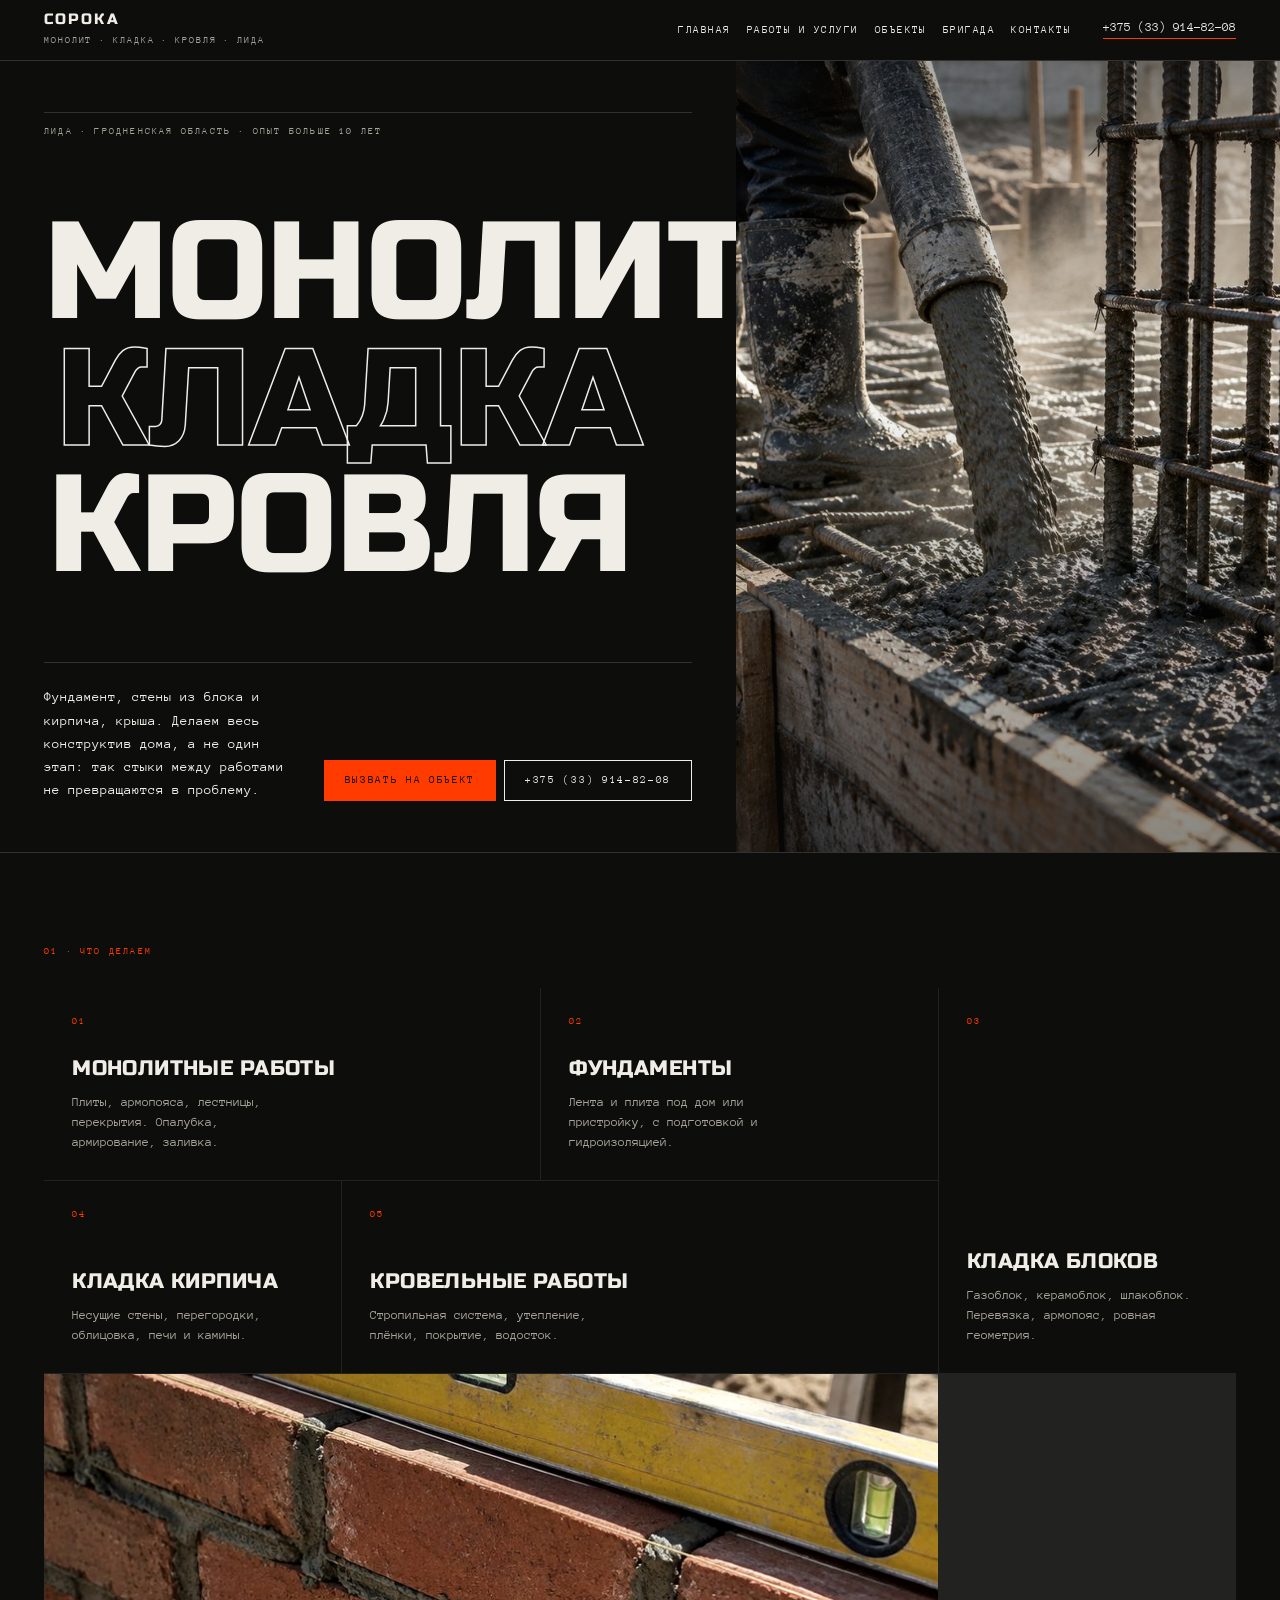
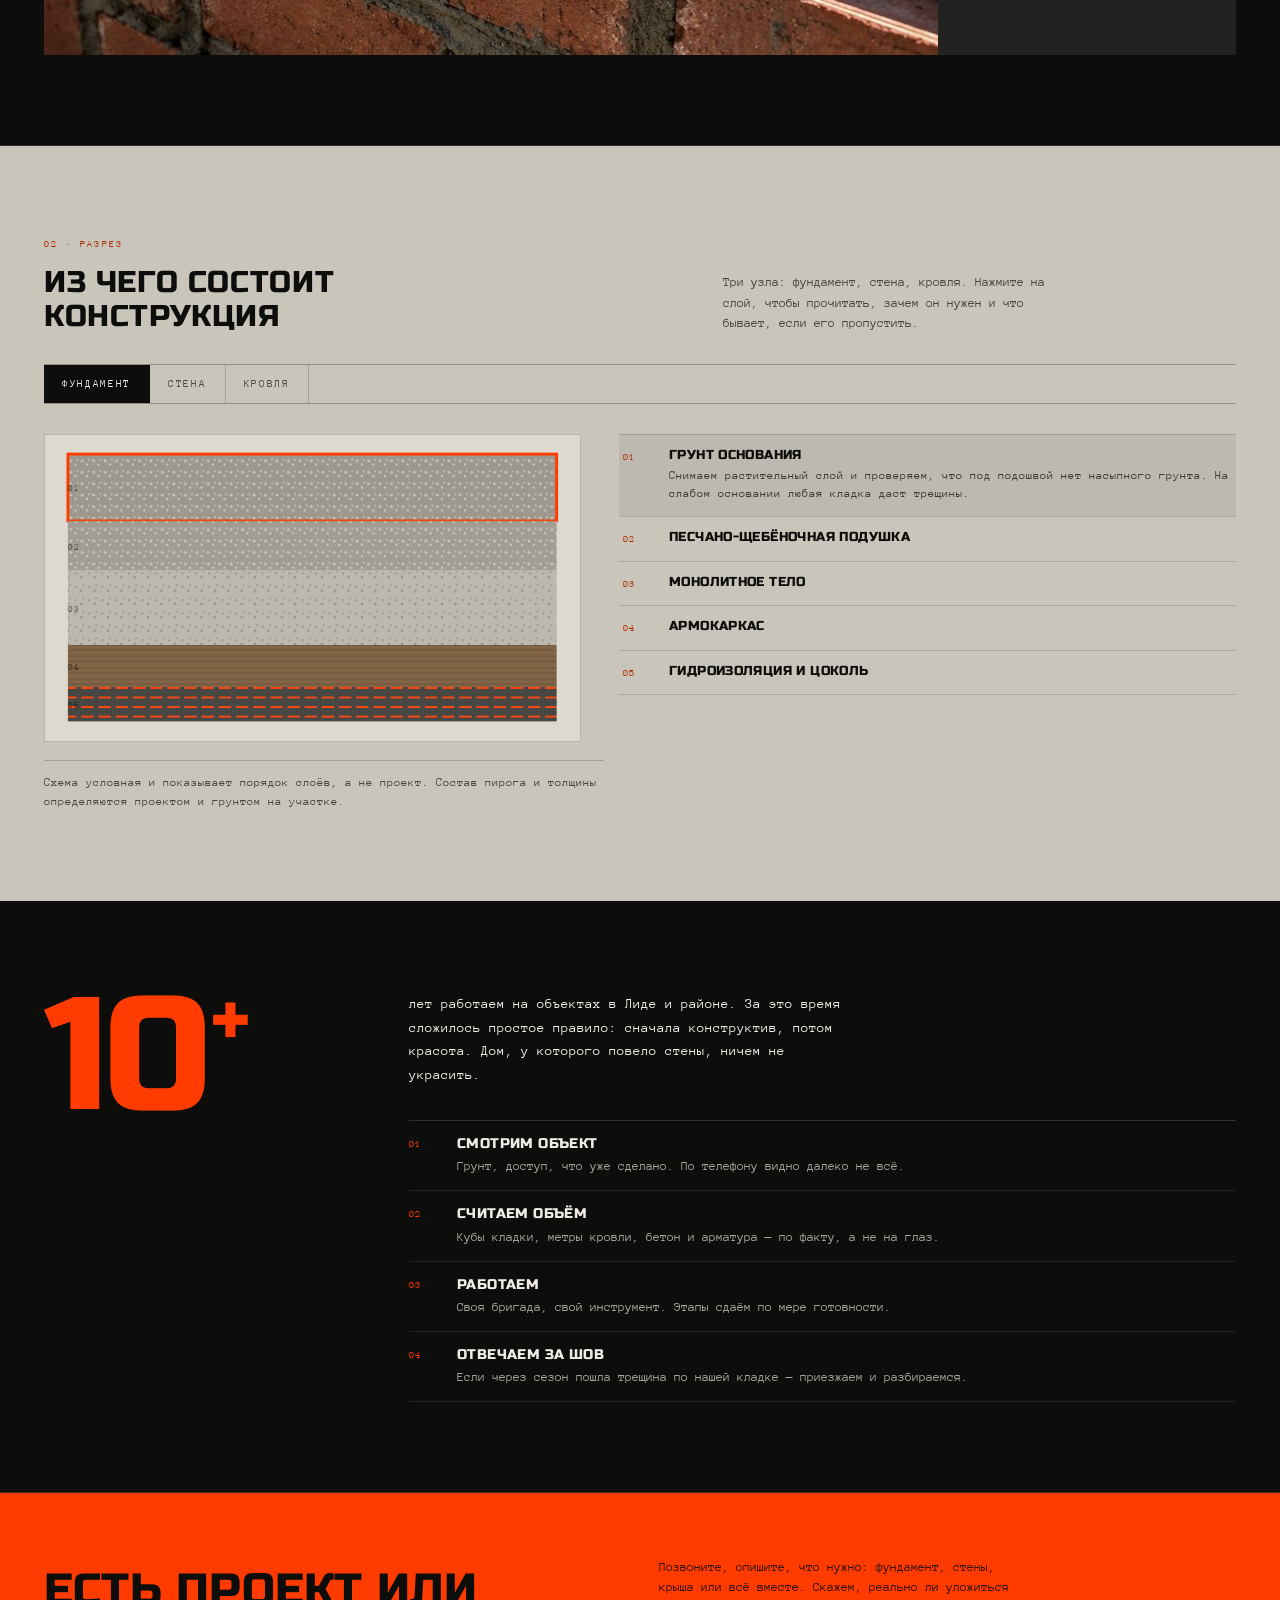
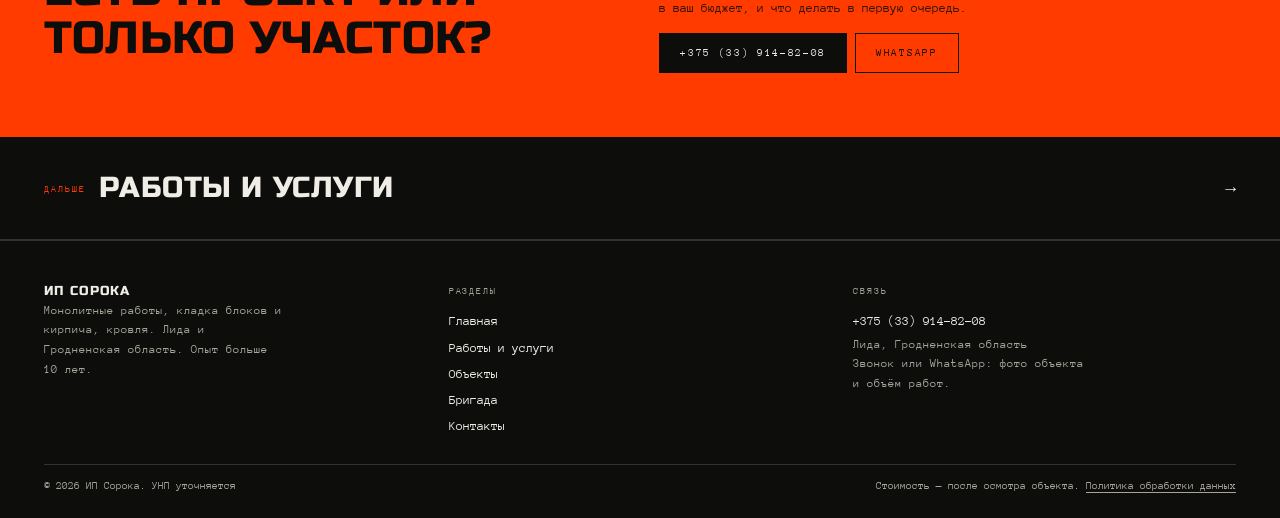
==== index.html @ 34b3b900 "Сайт ИП Сорока: монолит, кладка, кровля, Лида — шесть страниц" ====
<!doctype html>
<html lang="ru">
<head>
<meta charset="utf-8">
<meta name="viewport" content="width=device-width, initial-scale=1">
<title>Монолит, кладка, кровля в Лиде — ИП Сорока</title>
<meta name="description" content="Монолитные работы, фундаменты, кладка блоков и кирпича, кровля. Лида и Гродненская область, опыт больше 10 лет. Разрез конструкции и связь по телефону.">
<link rel="canonical" href="https://romjjjke.github.io/soroka/index.html">
<meta property="og:type" content="website">
<meta property="og:title" content="Монолит, кладка, кровля в Лиде — ИП Сорока">
<meta property="og:description" content="Монолитные работы, фундаменты, кладка блоков и кирпича, кровля. Лида и Гродненская область, опыт больше 10 лет. Разрез конструкции и связь по телефону.">
<meta property="og:locale" content="ru_BY">
<meta property="og:url" content="https://romjjjke.github.io/soroka/index.html">
<meta name="theme-color" content="#0D0D0C">
<link rel="icon" href="favicon.svg" type="image/svg+xml">
<link rel="preconnect" href="https://fonts.googleapis.com">
<link rel="preconnect" href="https://fonts.gstatic.com" crossorigin>
<link href="https://fonts.googleapis.com/css2?family=Russo+One&family=Anonymous+Pro:wght@400;700&display=swap" rel="stylesheet">
<style>[hidden]{display:none!important}
*{box-sizing:border-box}
html{-webkit-text-size-adjust:100%;scroll-behavior:smooth}
body{margin:0;background:#0D0D0C;color:#EFEDE6;font:400 16px/1.62 "Anonymous Pro",ui-monospace,monospace;-webkit-font-smoothing:antialiased}
img{display:block;max-width:100%;height:auto}
a{color:inherit;text-decoration:none}
h1,h2,h3,p,ul,ol,figure,dl,dd{margin:0}
ul,ol{padding:0;list-style:none}
button{font:inherit}
.head{position:sticky;top:0;z-index:60;background:#0D0D0C;border-bottom:1px solid rgba(239,237,230,.16)}
.head__row{display:flex;align-items:center;gap:16px;padding:12px clamp(14px,3.6vw,44px)}
.brand{font:400 15px/1 "Russo One",sans-serif;letter-spacing:.14em;text-transform:uppercase}
.brand small{display:block;font:400 9.5px/1.7 "Anonymous Pro",monospace;letter-spacing:.2em;color:#A8A49A;margin-top:5px}
.nav{display:flex;gap:16px;margin-left:auto;font:400 10.5px/1 "Anonymous Pro",monospace;letter-spacing:.14em;text-transform:uppercase}
.head__tel{margin-left:16px;font:400 12.5px/1 "Anonymous Pro",monospace;border-bottom:1px solid #FF3B00;padding-bottom:4px}
.burger{display:none;width:44px;height:38px;margin-left:auto;border:1px solid #EFEDE6;background:transparent;cursor:pointer;padding:9px}
.burger span{display:block;height:1.5px;background:#EFEDE6;margin:4px 0}
.hero{display:grid;grid-template-columns:minmax(0,1.15fr) minmax(0,.85fr);border-bottom:1px solid rgba(239,237,230,.16);min-height:min(88vh,860px)}
.hero__body{padding:clamp(22px,4vw,60px) clamp(14px,3.6vw,44px);display:flex;flex-direction:column;justify-content:space-between;gap:26px}
.hero__media{position:relative;overflow:hidden;background:#191918}
.hero__media img{width:100%;height:100%;object-fit:cover;filter:contrast(1.05)}
.kicker{font:400 10px/1.4 "Anonymous Pro",monospace;letter-spacing:.22em;text-transform:uppercase;color:#FF3B00}
.btn{display:inline-flex;align-items:center;justify-content:center;gap:8px;padding:14px 20px;border:1px solid #EFEDE6;background:transparent;color:#EFEDE6;font:400 10.5px/1 "Anonymous Pro",monospace;letter-spacing:.16em;text-transform:uppercase;cursor:pointer;transition:.2s}
.btn--solid{background:#FF3B00;border-color:#FF3B00;color:#0D0D0C}
.wrap{padding-inline:clamp(14px,3.6vw,44px);max-width:1560px;margin:0 auto}
.drawer{position:fixed;inset:0;z-index:90;background:#0D0D0C;color:#EFEDE6;overflow-y:auto;overscroll-behavior:contain}
.drawer__inner{padding:clamp(54px,9vw,80px) clamp(16px,5vw,54px) clamp(24px,5vw,44px);display:flex;flex-direction:column;gap:22px;min-height:100%}
.drawer__close{position:fixed;top:12px;right:12px;width:46px;height:46px;border:1px solid rgba(239,237,230,.45);background:transparent;color:#EFEDE6;font-size:24px;line-height:1;cursor:pointer}
.drawer__nav{display:flex;flex-direction:column}
.drawer__nav a{font:400 clamp(1.3rem,.9rem + 2.2vw,2rem)/1.16 "Russo One",sans-serif;letter-spacing:.04em;text-transform:uppercase;padding:13px 0;border-bottom:1px solid rgba(239,237,230,.16)}
.drawer__meta{font:400 12px/1.8 "Anonymous Pro",monospace;color:rgba(239,237,230,.78);display:flex;flex-direction:column;gap:6px}
body.is-locked{overflow:hidden}
.foot{border-top:1px solid rgba(239,237,230,.16);padding:clamp(22px,4vw,42px) clamp(14px,3.6vw,44px) 22px}
.foot__grid{display:grid;grid-template-columns:repeat(3,minmax(0,1fr));gap:22px;max-width:1560px;margin:0 auto}
.foot__name{font:400 13px/1.35 "Russo One",sans-serif;letter-spacing:.1em;text-transform:uppercase}
.foot__small{font-size:11.5px;line-height:1.7;color:#A8A49A;max-width:34ch}
.foot__h{font:400 9.5px/1.7 "Anonymous Pro",monospace;letter-spacing:.2em;text-transform:uppercase;color:#A8A49A;margin-bottom:9px}
.foot__col a{display:block;font-size:12.5px;padding:3px 0}
.foot__bottom{display:flex;flex-wrap:wrap;gap:12px;justify-content:space-between;margin-top:24px;padding-top:13px;border-top:1px solid rgba(239,237,230,.16);font-size:10.5px;line-height:1.7;color:#A8A49A;max-width:1560px;margin-inline:auto}
@media (max-width:1180px){.nav{display:none}.burger{display:block}}
@media (max-width:1024px){.hero{grid-template-columns:1fr;min-height:0}.hero__media{min-height:clamp(240px,46vh,420px)}.foot__grid{grid-template-columns:1fr 1fr}}
@media (max-width:640px){.head__tel{display:none}.foot__grid{grid-template-columns:1fr}}
</style>
<link rel="stylesheet" href="assets/css/style.v1.css">
<script type="application/ld+json">{"@context": "https://schema.org", "@type": "LocalBusiness", "name": "ИП Сорока", "description": "Монолитные работы, кладка блоков и кирпича, кровельные работы. Лида, Гродненская область.", "telephone": "+375339148208", "address": {"@type": "PostalAddress", "addressLocality": "Лида", "addressRegion": "Гродненская область", "addressCountry": "BY"}, "areaServed": {"@type": "AdministrativeArea", "name": "Гродненская область"}, "url": "https://romjjjke.github.io/soroka/"}</script>
</head>
<body>
<header class="head">
  <div class="head__row">
    <a class="brand" href="index.html">Сорока<small>Монолит · кладка · кровля · Лида</small></a>
    <nav class="nav" aria-label="Разделы"><a href="index.html" aria-current="page">Главная</a><a href="uslugi.html">Работы и услуги</a><a href="raboty.html">Объекты</a><a href="proizvodstvo.html">Бригада</a><a href="kontakty.html">Контакты</a></nav>
    <a class="head__tel" href="tel:+375339148208">+375 (33) 914-82-08</a>
    <button class="burger" id="burger" type="button" aria-expanded="false" aria-controls="drawer" aria-label="Меню"><span></span><span></span><span></span></button>
  </div>
</header>

<section class="hero">
  <div class="hero__body">
    <p class="ticker">Лида · Гродненская область · опыт больше 10 лет</p>
    <h1 class="hero__h1">
      <span>Монолит</span>
      <span class="out">Кладка</span>
      <span>Кровля</span>
    </h1>
    <div class="hero__bottom">
      <p class="hero__lead">Фундамент, стены из блока и кирпича, крыша. Делаем весь конструктив дома, а не один этап: так стыки между работами не превращаются в проблему.</p>
      <div class="hero__actions">
        <a class="btn btn--solid" href="kontakty.html">Вызвать на объект</a>
        <a class="btn" href="tel:+375339148208">+375 (33) 914-82-08</a>
      </div>
    </div>
  </div>
  <div class="hero__media">
    <img src="assets/img/mono.jpg" alt="Заливка монолитной конструкции на объекте" width="760" height="974" fetchpriority="high">
  </div>
</section>

<section class="mosaic">
  <div class="wrap">
    <p class="kicker">01 · Что делаем</p>
    <div class="mosaic__grid">
      <a class="tile tile--a" href="uslugi.html#monolit">
        <span class="tile__n">01</span>
        <span class="tile__t">Монолитные работы</span>
        <span class="tile__d">Плиты, армопояса, лестницы, перекрытия. Опалубка, армирование, заливка.</span>
      </a>
      <a class="tile tile--b" href="uslugi.html#found">
        <span class="tile__n">02</span>
        <span class="tile__t">Фундаменты</span>
        <span class="tile__d">Лента и плита под дом или пристройку, с подготовкой и гидроизоляцией.</span>
      </a>
      <a class="tile tile--c" href="uslugi.html#block">
        <span class="tile__n">03</span>
        <span class="tile__t">Кладка блоков</span>
        <span class="tile__d">Газоблок, керамоблок, шлакоблок. Перевязка, армопояс, ровная геометрия.</span>
      </a>
      <a class="tile tile--d" href="uslugi.html#brick">
        <span class="tile__n">04</span>
        <span class="tile__t">Кладка кирпича</span>
        <span class="tile__d">Несущие стены, перегородки, облицовка, печи и камины.</span>
      </a>
      <a class="tile tile--e" href="uslugi.html#roof">
        <span class="tile__n">05</span>
        <span class="tile__t">Кровельные работы</span>
        <span class="tile__d">Стропильная система, утепление, плёнки, покрытие, водосток.</span>
      </a>
      <div class="tile tile--img">
        <img src="assets/img/brick.jpg" alt="Кладка кирпичной стены с уровнем" width="900" height="782" loading="lazy">
      </div>
    </div>
  </div>
</section>

<section class="cut">
  <div class="wrap">
    <header class="cut__head">
      <div>
        <p class="kicker">02 · Разрез</p>
        <h2 class="h2">Из чего состоит конструкция</h2>
      </div>
      <p class="cut__hint">Три узла: фундамент, стена, кровля. Нажмите на слой, чтобы прочитать, зачем он нужен и что бывает, если его пропустить.</p>
    </header>
    <div class="cut__tabs" role="tablist" aria-label="Узлы конструкции">
      <button class="tab is-on" type="button" data-panel="found" role="tab" aria-selected="true">Фундамент</button><button class="tab" type="button" data-panel="wall" role="tab" aria-selected="false">Стена</button><button class="tab" type="button" data-panel="roof" role="tab" aria-selected="false">Кровля</button>
    </div>
    <div class="cut__body">
      <div class="cut__svgs">
        <div class="svg-panel" data-panel="found"><svg viewBox="0 0 560 320" class="section-svg" role="img" aria-label="Схема разреза: Фундамент"><defs>
  <pattern id="p-concrete" width="14" height="14" patternUnits="userSpaceOnUse">
    <rect width="14" height="14" fill="#B9B5AA"/>
    <circle cx="4" cy="5" r="1.1" fill="#8E8A80"/><circle cx="10" cy="9" r="1.3" fill="#8E8A80"/><circle cx="12" cy="3" r=".9" fill="#8E8A80"/>
  </pattern>
  <pattern id="p-brick" width="28" height="14" patternUnits="userSpaceOnUse">
    <rect width="28" height="14" fill="#A8563C"/>
    <path d="M0 0h28M0 14h28M14 0v14" stroke="#C9C5BB" stroke-width="1.6"/>
  </pattern>
  <pattern id="p-block" width="34" height="17" patternUnits="userSpaceOnUse">
    <rect width="34" height="17" fill="#C9C5BB"/>
    <path d="M0 0h34M0 17h34M17 0v17" stroke="#9E9A90" stroke-width="1.4"/>
  </pattern>
  <pattern id="p-insul" width="16" height="16" patternUnits="userSpaceOnUse">
    <rect width="16" height="16" fill="#EFEDE6"/>
    <path d="M0 12 L5 4 L10 12 L15 4" stroke="#B0ACA2" stroke-width="1.2" fill="none"/>
  </pattern>
  <pattern id="p-gravel" width="12" height="12" patternUnits="userSpaceOnUse">
    <rect width="12" height="12" fill="#9C988D"/>
    <circle cx="3" cy="3" r="1.6" fill="#C9C5BB"/><circle cx="8" cy="7" r="1.3" fill="#C9C5BB"/><circle cx="10" cy="2" r="1" fill="#C9C5BB"/>
  </pattern>
  <pattern id="p-memb" width="18" height="10" patternUnits="userSpaceOnUse">
    <rect width="18" height="10" fill="#3A3A37"/>
    <path d="M2 5h13" stroke="#FF3B00" stroke-width="2"/>
  </pattern>
  <pattern id="p-timber" width="20" height="12" patternUnits="userSpaceOnUse">
    <rect width="20" height="12" fill="#7A5A3A"/>
    <path d="M0 4h20M0 9h20" stroke="#5C452C" stroke-width="1"/>
  </pattern>
</defs><rect class="seg is-active" data-i="0" x="24" y="20" width="512" height="70" fill="url(#p-gravel)"/><text class="seg-num" x="24" y="59">01</text><rect class="seg" data-i="1" x="24" y="90" width="512" height="52" fill="url(#p-gravel)"/><text class="seg-num" x="24" y="120">02</text><rect class="seg" data-i="2" x="24" y="142" width="512" height="78" fill="url(#p-concrete)"/><text class="seg-num" x="24" y="185">03</text><rect class="seg" data-i="3" x="24" y="220" width="512" height="44" fill="url(#p-timber)"/><text class="seg-num" x="24" y="246">04</text><rect class="seg" data-i="4" x="24" y="264" width="512" height="36" fill="url(#p-memb)"/><text class="seg-num" x="24" y="286">05</text></svg></div><div class="svg-panel is-hidden" data-panel="wall"><svg viewBox="0 0 560 320" class="section-svg" role="img" aria-label="Схема разреза: Стена"><defs>
  <pattern id="p-concrete" width="14" height="14" patternUnits="userSpaceOnUse">
    <rect width="14" height="14" fill="#B9B5AA"/>
    <circle cx="4" cy="5" r="1.1" fill="#8E8A80"/><circle cx="10" cy="9" r="1.3" fill="#8E8A80"/><circle cx="12" cy="3" r=".9" fill="#8E8A80"/>
  </pattern>
  <pattern id="p-brick" width="28" height="14" patternUnits="userSpaceOnUse">
    <rect width="28" height="14" fill="#A8563C"/>
    <path d="M0 0h28M0 14h28M14 0v14" stroke="#C9C5BB" stroke-width="1.6"/>
  </pattern>
  <pattern id="p-block" width="34" height="17" patternUnits="userSpaceOnUse">
    <rect width="34" height="17" fill="#C9C5BB"/>
    <path d="M0 0h34M0 17h34M17 0v17" stroke="#9E9A90" stroke-width="1.4"/>
  </pattern>
  <pattern id="p-insul" width="16" height="16" patternUnits="userSpaceOnUse">
    <rect width="16" height="16" fill="#EFEDE6"/>
    <path d="M0 12 L5 4 L10 12 L15 4" stroke="#B0ACA2" stroke-width="1.2" fill="none"/>
  </pattern>
  <pattern id="p-gravel" width="12" height="12" patternUnits="userSpaceOnUse">
    <rect width="12" height="12" fill="#9C988D"/>
    <circle cx="3" cy="3" r="1.6" fill="#C9C5BB"/><circle cx="8" cy="7" r="1.3" fill="#C9C5BB"/><circle cx="10" cy="2" r="1" fill="#C9C5BB"/>
  </pattern>
  <pattern id="p-memb" width="18" height="10" patternUnits="userSpaceOnUse">
    <rect width="18" height="10" fill="#3A3A37"/>
    <path d="M2 5h13" stroke="#FF3B00" stroke-width="2"/>
  </pattern>
  <pattern id="p-timber" width="20" height="12" patternUnits="userSpaceOnUse">
    <rect width="20" height="12" fill="#7A5A3A"/>
    <path d="M0 4h20M0 9h20" stroke="#5C452C" stroke-width="1"/>
  </pattern>
</defs><rect class="seg is-active" data-i="0" x="24" y="20" width="512" height="130" fill="url(#p-block)"/><text class="seg-num" x="24" y="89">01</text><rect class="seg" data-i="1" x="24" y="150" width="512" height="40" fill="url(#p-brick)"/><text class="seg-num" x="24" y="174">02</text><rect class="seg" data-i="2" x="24" y="190" width="512" height="60" fill="url(#p-insul)"/><text class="seg-num" x="24" y="224">03</text><rect class="seg" data-i="3" x="24" y="250" width="512" height="44" fill="url(#p-block)"/><text class="seg-num" x="24" y="276">04</text><rect class="seg" data-i="4" x="24" y="294" width="512" height="36" fill="url(#p-concrete)"/><text class="seg-num" x="24" y="316">05</text></svg></div><div class="svg-panel is-hidden" data-panel="roof"><svg viewBox="0 0 560 320" class="section-svg" role="img" aria-label="Схема разреза: Кровля"><defs>
  <pattern id="p-concrete" width="14" height="14" patternUnits="userSpaceOnUse">
    <rect width="14" height="14" fill="#B9B5AA"/>
    <circle cx="4" cy="5" r="1.1" fill="#8E8A80"/><circle cx="10" cy="9" r="1.3" fill="#8E8A80"/><circle cx="12" cy="3" r=".9" fill="#8E8A80"/>
  </pattern>
  <pattern id="p-brick" width="28" height="14" patternUnits="userSpaceOnUse">
    <rect width="28" height="14" fill="#A8563C"/>
    <path d="M0 0h28M0 14h28M14 0v14" stroke="#C9C5BB" stroke-width="1.6"/>
  </pattern>
  <pattern id="p-block" width="34" height="17" patternUnits="userSpaceOnUse">
    <rect width="34" height="17" fill="#C9C5BB"/>
    <path d="M0 0h34M0 17h34M17 0v17" stroke="#9E9A90" stroke-width="1.4"/>
  </pattern>
  <pattern id="p-insul" width="16" height="16" patternUnits="userSpaceOnUse">
    <rect width="16" height="16" fill="#EFEDE6"/>
    <path d="M0 12 L5 4 L10 12 L15 4" stroke="#B0ACA2" stroke-width="1.2" fill="none"/>
  </pattern>
  <pattern id="p-gravel" width="12" height="12" patternUnits="userSpaceOnUse">
    <rect width="12" height="12" fill="#9C988D"/>
    <circle cx="3" cy="3" r="1.6" fill="#C9C5BB"/><circle cx="8" cy="7" r="1.3" fill="#C9C5BB"/><circle cx="10" cy="2" r="1" fill="#C9C5BB"/>
  </pattern>
  <pattern id="p-memb" width="18" height="10" patternUnits="userSpaceOnUse">
    <rect width="18" height="10" fill="#3A3A37"/>
    <path d="M2 5h13" stroke="#FF3B00" stroke-width="2"/>
  </pattern>
  <pattern id="p-timber" width="20" height="12" patternUnits="userSpaceOnUse">
    <rect width="20" height="12" fill="#7A5A3A"/>
    <path d="M0 4h20M0 9h20" stroke="#5C452C" stroke-width="1"/>
  </pattern>
</defs><rect class="seg is-active" data-i="0" x="24" y="20" width="512" height="44" fill="url(#p-memb)"/><text class="seg-num" x="24" y="46">01</text><rect class="seg" data-i="1" x="24" y="64" width="512" height="46" fill="url(#p-timber)"/><text class="seg-num" x="24" y="91">02</text><rect class="seg" data-i="2" x="24" y="110" width="512" height="30" fill="url(#p-insul)"/><text class="seg-num" x="24" y="129">03</text><rect class="seg" data-i="3" x="24" y="140" width="512" height="78" fill="url(#p-insul)"/><text class="seg-num" x="24" y="183">04</text><rect class="seg" data-i="4" x="24" y="218" width="512" height="32" fill="url(#p-memb)"/><text class="seg-num" x="24" y="238">05</text></svg></div>
      </div>
      <div class="cut__lists">
        <div class="list-panel" data-panel="found"><ol class="layers" data-panel="found"><li><button type="button" class="layer is-active" data-i="0"><span class="layer__n">01</span><span class="layer__t">Грунт основания</span><span class="layer__d">Снимаем растительный слой и проверяем, что под подошвой нет насыпного грунта. На слабом основании любая кладка даст трещины.</span></button></li><li><button type="button" class="layer" data-i="1"><span class="layer__n">02</span><span class="layer__t">Песчано-щебёночная подушка</span><span class="layer__d">Выравнивает основание и распределяет нагрузку. Укладывается послойно с уплотнением, а не одной кучей.</span></button></li><li><button type="button" class="layer" data-i="2"><span class="layer__n">03</span><span class="layer__t">Монолитное тело</span><span class="layer__d">Бетон заливается в опалубку целыми захватами. Рабочие швы стараемся не оставлять в напряжённых местах.</span></button></li><li><button type="button" class="layer" data-i="3"><span class="layer__n">04</span><span class="layer__t">Армокаркас</span><span class="layer__d">Арматура держит растяжение: бетон сам работает только на сжатие. Важен не только диаметр, но и защитный слой.</span></button></li><li><button type="button" class="layer" data-i="4"><span class="layer__n">05</span><span class="layer__t">Гидроизоляция и цоколь</span><span class="layer__d">Отсекает капиллярную влагу. Без неё стена тянет воду из грунта, и никакая отделка не спасёт.</span></button></li></ol></div><div class="list-panel is-hidden" data-panel="wall"><ol class="layers" data-panel="wall"><li><button type="button" class="layer is-active" data-i="0"><span class="layer__n">01</span><span class="layer__t">Кладка: блок или кирпич</span><span class="layer__d">Ведём по шнуру и уровню с обязательной перевязкой. Без перевязки швов стена теряет прочность, как бы ровно ни выглядела.</span></button></li><li><button type="button" class="layer" data-i="1"><span class="layer__n">02</span><span class="layer__t">Кладочный шов</span><span class="layer__d">Толщина и заполнение шва влияют и на прочность, и на теплопотери. Пустошовка снаружи недопустима.</span></button></li><li><button type="button" class="layer" data-i="2"><span class="layer__n">03</span><span class="layer__t">Утеплитель</span><span class="layer__d">Ставим снаружи, чтобы стена оставалась в тёплой зоне и не промерзала по толщине.</span></button></li><li><button type="button" class="layer" data-i="3"><span class="layer__n">04</span><span class="layer__t">Отделка и облицовка</span><span class="layer__d">Защищает утеплитель и кладку от влаги. Крепление считается под вес облицовки.</span></button></li><li><button type="button" class="layer" data-i="4"><span class="layer__n">05</span><span class="layer__t">Армопояс и перемычки</span><span class="layer__d">Связывают стену в жёсткое кольцо и держат плиты перекрытия. Экономить на нём нельзя.</span></button></li></ol></div><div class="list-panel is-hidden" data-panel="roof"><ol class="layers" data-panel="roof"><li><button type="button" class="layer is-active" data-i="0"><span class="layer__n">01</span><span class="layer__t">Кровельное покрытие</span><span class="layer__d">Металл, гибкая черепица или профлист. Уклон определяет и покрытие, и схему вентиляции под ним.</span></button></li><li><button type="button" class="layer" data-i="1"><span class="layer__n">02</span><span class="layer__t">Обрешётка и контробрешётка</span><span class="layer__d">Контробрешётка даёт вентзазор: конденсат уходит наружу, а не остаётся в утеплителе.</span></button></li><li><button type="button" class="layer" data-i="2"><span class="layer__n">03</span><span class="layer__t">Гидроизоляционная плёнка</span><span class="layer__d">Защищает утеплитель от подкровельного конденсата и снега, задутого при косом ветре.</span></button></li><li><button type="button" class="layer" data-i="3"><span class="layer__n">04</span><span class="layer__t">Утеплитель</span><span class="layer__d">Основной барьер тепла. Основная ошибка — разрывы и щели на стыках и у мауэрлата.</span></button></li><li><button type="button" class="layer" data-i="4"><span class="layer__n">05</span><span class="layer__t">Пароизоляция и обшивка</span><span class="layer__d">Ставится со стороны помещения: не пускает влажный воздух в утеплитель.</span></button></li></ol></div>
      </div>
    </div>
    <p class="cut__note">Схема условная и показывает порядок слоёв, а не проект. Состав пирога и толщины определяются проектом и грунтом на участке.</p>
  </div>
</section>

<section class="claim">
  <div class="wrap claim__in">
    <p class="claim__big">10<span>+</span></p>
    <div>
      <p class="claim__text">лет работаем на объектах в Лиде и районе. За это время сложилось простое правило: сначала конструктив, потом красота. Дом, у которого повело стены, ничем не украсить.</p>
      <ol class="steps">
        <li><span>01</span><b>Смотрим объект</b><p>Грунт, доступ, что уже сделано. По телефону видно далеко не всё.</p></li>
        <li><span>02</span><b>Считаем объём</b><p>Кубы кладки, метры кровли, бетон и арматура — по факту, а не на глаз.</p></li>
        <li><span>03</span><b>Работаем</b><p>Своя бригада, свой инструмент. Этапы сдаём по мере готовности.</p></li>
        <li><span>04</span><b>Отвечаем за шов</b><p>Если через сезон пошла трещина по нашей кладке — приезжаем и разбираемся.</p></li>
      </ol>
    </div>
  </div>
</section>

<section class="cta">
  <div class="wrap cta__in">
    <h2 class="cta__h">Есть проект или только участок?</h2>
    <div class="cta__side">
      <p class="cta__text">Позвоните, опишите, что нужно: фундамент, стены, крыша или всё вместе. Скажем, реально ли уложиться в ваш бюджет, и что делать в первую очередь.</p>
      <div class="cta__actions">
        <a class="btn btn--solid" href="tel:+375339148208">+375 (33) 914-82-08</a>
        <a class="btn" href="https://wa.me/375339148208" target="_blank" rel="noopener">WhatsApp</a>
      </div>
    </div>
  </div>
</section>
  <section class="next">
    <a class="next__link" href="uslugi.html">
      <span class="next__label">Дальше</span>
      <span class="next__title">Работы и услуги</span>
      <span class="next__arrow" aria-hidden="true">→</span>
    </a>
  </section>
</main>
<footer class="foot">
  <div class="foot__grid">
    <div class="foot__col">
      <p class="foot__name">ИП Сорока</p>
      <p class="foot__small">Монолитные работы, кладка блоков и кирпича, кровля. Лида и Гродненская область. Опыт больше 10 лет.</p>
    </div>
    <div class="foot__col">
      <p class="foot__h">Разделы</p>
      <a href="index.html">Главная</a><a href="uslugi.html">Работы и услуги</a><a href="raboty.html">Объекты</a><a href="proizvodstvo.html">Бригада</a><a href="kontakty.html">Контакты</a>
    </div>
    <div class="foot__col">
      <p class="foot__h">Связь</p>
      <a href="tel:+375339148208">+375 (33) 914-82-08</a>
      <p class="foot__small">Лида, Гродненская область</p>
      <p class="foot__small">Звонок или WhatsApp: фото объекта и объём работ.</p>
    </div>
  </div>
  <div class="foot__bottom">
    <p>© <span id="year">2026</span> ИП Сорока. УНП уточняется</p>
    <p>Стоимость — после осмотра объекта. <a href="politika.html">Политика обработки данных</a></p>
  </div>
</footer>
<div class="drawer" id="drawer" hidden>
  <div class="drawer__inner">
    <button class="drawer__close" type="button" id="drawer-close" aria-label="Закрыть меню">×</button>
    <nav class="drawer__nav" aria-label="Мобильная навигация"><a href="index.html" aria-current="page">Главная</a><a href="uslugi.html">Работы и услуги</a><a href="raboty.html">Объекты</a><a href="proizvodstvo.html">Бригада</a><a href="kontakty.html">Контакты</a></nav>
    <div class="drawer__meta">
      <a href="tel:+375339148208">+375 (33) 914-82-08</a>
      <p>Лида, Гродненская область</p>
      <p>Монолит, кладка блоков и кирпича, кровля. Опыт больше 10 лет.</p>
    </div>
  </div>
</div>
<script src="assets/js/main.v1.js" defer></script>
</body>
</html>
---- assets/css/style.v1.css ----
/* ИП Сорока · Лида. Монолит, кладка, кровля. Чёрный холст, обводка, кладка со смещением. */

:root{
  --black:#0D0D0C;
  --black-2:#141413;
  --chalk:#EFEDE6;
  --mute:#A8A49A;
  --cement:#C9C5BB;
  --red:#FF3B00;
  --line:rgba(239,237,230,.16);
  --line-soft:rgba(239,237,230,.09);
  --d:"Russo One",sans-serif;
  --m:"Anonymous Pro",ui-monospace,monospace;
  --pad:clamp(14px,3.6vw,44px);
  --sect:clamp(46px,7vw,116px);
}

html{scroll-behavior:smooth}
body{font-family:var(--m)}
::selection{background:var(--red);color:var(--black)}
a{transition:color .2s,border-color .2s,background .2s}

.wrap{max-width:1560px;margin:0 auto;padding:0 var(--pad)}
.kicker{font:400 10px/1.5 var(--m);letter-spacing:.22em;text-transform:uppercase;color:var(--red);margin-bottom:14px}
.h1{font:400 clamp(1.75rem,1rem + 3vw,3.4rem)/1.06 var(--d);letter-spacing:.01em;text-transform:uppercase;max-width:26ch}
.h2{font:400 clamp(1.2rem,.95rem + 1.3vw,1.9rem)/1.14 var(--d);letter-spacing:.02em;text-transform:uppercase;max-width:24ch}
.out{
  color:transparent;
  -webkit-text-stroke:1.5px var(--chalk);
}
@supports not ((-webkit-text-stroke:1px #000) or (text-stroke:1px #000)){.out{color:var(--mute);-webkit-text-stroke:0}}

/* ---------- герой ---------- */
.ticker{font-size:10px;letter-spacing:.22em;text-transform:uppercase;color:var(--mute);border-top:1px solid var(--line);padding-top:10px}
.hero__h1{font:400 clamp(3rem,1.4rem + 9vw,9.2rem)/.92 var(--d);letter-spacing:-.01em;text-transform:uppercase;display:flex;flex-direction:column;margin:clamp(10px,3vh,34px) 0}
.hero__h1 span{display:block}
.hero__h1 span:nth-child(2){padding-left:.09em}
.hero__h1 span:nth-child(3){padding-left:.03em}
.hero__bottom{display:grid;grid-template-columns:minmax(0,1fr) auto;gap:clamp(14px,2.5vw,40px);align-items:end;border-top:1px solid var(--line);padding-top:clamp(14px,2vw,22px)}
.hero__lead{font-size:14px;line-height:1.65;color:var(--chalk);max-width:46ch}
.hero__actions{display:flex;flex-wrap:wrap;gap:8px}
.hero__media::after{content:'';position:absolute;inset:0;background:linear-gradient(180deg,rgba(13,13,12,.34),rgba(13,13,12,.02) 40%,rgba(13,13,12,.5));pointer-events:none}

/* ---------- мозаика услуг (кладка со смещением) ---------- */
.mosaic{padding:var(--sect) 0;border-bottom:1px solid var(--line)}
.mosaic__grid{display:grid;grid-template-columns:repeat(12,minmax(0,1fr));gap:1px;background:var(--line-soft);margin-top:clamp(16px,2.5vw,30px)}
.tile{
  background:var(--black);padding:clamp(16px,2.2vw,30px);display:flex;flex-direction:column;gap:10px;
  position:relative;transition:background .25s,color .25s;min-height:clamp(150px,15vw,220px);
}
.tile:hover{background:var(--cement);color:var(--black)}
.tile:hover .tile__n,.tile:hover .tile__d{color:var(--black)}
.tile__n{font:400 10px/1 var(--m);letter-spacing:.18em;color:var(--red)}
.tile__t{font:400 clamp(1rem,.85rem + .55vw,1.35rem)/1.2 var(--d);letter-spacing:.02em;text-transform:uppercase;margin-top:auto}
.tile__d{font-size:12.5px;line-height:1.6;color:var(--mute);max-width:32ch}
.tile--a{grid-column:1 / 6;grid-row:1}
.tile--b{grid-column:6 / 10;grid-row:1}
.tile--c{grid-column:10 / 13;grid-row:1 / 3}
.tile--d{grid-column:1 / 4;grid-row:2}
.tile--e{grid-column:4 / 10;grid-row:2}
.tile--img{grid-column:1 / 10;grid-row:3;padding:0;min-height:0;background:transparent}
.tile--img img{width:100%;height:clamp(150px,22vw,300px);object-fit:cover;filter:grayscale(.25) contrast(1.05)}
.tile--img:hover{background:transparent}

/* ---------- разрез ---------- */
.cut{padding:var(--sect) 0;background:var(--cement);color:var(--black);border-bottom:1px solid var(--black)}
.cut .kicker{color:#B02A00}
.cut__head{display:grid;grid-template-columns:minmax(0,1fr) minmax(0,.8fr);gap:clamp(14px,3vw,46px);align-items:end}
.cut__hint{font-size:12.5px;line-height:1.65;color:#4A463E;max-width:46ch}
.cut__tabs{display:flex;flex-wrap:wrap;gap:0;margin:clamp(18px,3vw,30px) 0 0;border-top:1px solid rgba(13,13,12,.3);border-bottom:1px solid rgba(13,13,12,.3)}
.tab{
  font:400 10.5px/1 var(--m);letter-spacing:.16em;text-transform:uppercase;padding:14px 18px;
  background:transparent;border:0;border-right:1px solid rgba(13,13,12,.2);color:#4A463E;cursor:pointer;transition:.2s;
}
.tab:hover{color:var(--black)}
.tab.is-on{background:var(--black);color:var(--chalk)}
.cut__body{display:grid;grid-template-columns:minmax(0,1fr) minmax(0,1.15fr);gap:clamp(16px,3vw,44px);margin-top:clamp(16px,2.5vw,30px);align-items:start}
.section-svg{width:100%;height:auto;display:block;background:#DDD9CF;border:1px solid rgba(13,13,12,.18)}
.seg{cursor:pointer;transition:filter .2s,opacity .2s;opacity:.92}
.seg:hover{opacity:1;filter:brightness(1.06)}
.seg.is-active{stroke:var(--red);stroke-width:3;opacity:1}
.seg-num{font:400 9px var(--m);fill:rgba(13,13,12,.55);letter-spacing:.1em;pointer-events:none}
.layers{border-top:1px solid rgba(13,13,12,.22)}
.layers li{border-bottom:1px solid rgba(13,13,12,.16)}
.layer{
  display:grid;grid-template-columns:34px minmax(0,1fr);gap:2px 12px;width:100%;text-align:left;
  background:transparent;border:0;padding:12px 4px;cursor:pointer;color:inherit;transition:background .2s;
}
.layer:hover{background:rgba(13,13,12,.05)}
.layer__n{font:400 10px/1.9 var(--m);letter-spacing:.12em;color:#B02A00;grid-row:span 2}
.layer__t{font:400 13px/1.35 var(--d);letter-spacing:.03em;text-transform:uppercase}
.layer__d{font-size:12px;line-height:1.55;color:#3E3A33;max-height:0;overflow:hidden;transition:max-height .3s}
.layer.is-active{background:rgba(13,13,12,.06)}
.layer.is-active .layer__d{max-height:140px}
.cut__note{font-size:11.5px;line-height:1.7;color:#4A463E;margin-top:18px;max-width:80ch;border-top:1px solid rgba(13,13,12,.2);padding-top:12px}
.svg-panel.is-hidden,.list-panel.is-hidden{display:none}

/* ---------- заявление 10+ ---------- */
.claim{padding:var(--sect) 0;border-bottom:1px solid var(--line)}
.claim__in{display:grid;grid-template-columns:minmax(0,.55fr) minmax(0,1.45fr);gap:clamp(18px,4vw,60px);align-items:start}
.claim__big{font:400 clamp(4rem,2rem + 10vw,11rem)/.82 var(--d);color:var(--red);letter-spacing:-.03em}
.claim__big span{font-size:.45em;vertical-align:top;margin-left:.06em}
.claim__text{font-size:14px;line-height:1.68;max-width:56ch;color:var(--chalk)}
.steps{margin-top:clamp(20px,3vw,34px);border-top:1px solid var(--line)}
.steps li{display:grid;grid-template-columns:34px minmax(0,1fr);gap:3px 14px;padding:14px 0;border-bottom:1px solid var(--line-soft)}
.steps span{font:400 10px/1.7 var(--m);letter-spacing:.14em;color:var(--red);grid-row:span 2}
.steps b{font:400 13.5px/1.35 var(--d);letter-spacing:.03em;text-transform:uppercase}
.steps p{font-size:12.5px;line-height:1.6;color:var(--mute);grid-column:2}

/* ---------- CTA ---------- */
.cta{padding:clamp(34px,5vw,76px) 0;background:var(--red);color:var(--black);border-bottom:1px solid var(--black)}
.cta__in{display:grid;grid-template-columns:minmax(0,1fr) minmax(0,1fr);gap:clamp(18px,3vw,48px);align-items:center}
.cta__h{font:400 clamp(1.4rem,1rem + 2.4vw,2.8rem)/1.08 var(--d);letter-spacing:.005em;text-transform:uppercase;max-width:20ch}
.cta__text{font-size:13px;line-height:1.6;color:rgba(13,13,12,.86);max-width:50ch}
.cta__actions{display:flex;flex-wrap:wrap;gap:8px;margin-top:14px}
.cta .btn{border-color:var(--black);color:var(--black)}
.cta .btn--solid{background:var(--black);border-color:var(--black);color:var(--chalk)}
.cta .btn:hover{background:var(--black);color:var(--chalk)}

/* ---------- заголовок страницы ---------- */
.phead{padding:clamp(30px,5vw,86px) 0 clamp(22px,3.5vw,44px);border-bottom:1px solid var(--line)}
.phead__lead{margin-top:18px;font-size:13.5px;line-height:1.65;color:var(--mute);max-width:58ch}
.phead .h1 .out{-webkit-text-stroke-width:1.2px}

/* ---------- услуги ---------- */
.svc{padding:clamp(24px,4vw,54px) 0;border-bottom:1px solid var(--line)}
.svc__grid{display:grid;grid-template-columns:minmax(0,.62fr) minmax(0,1fr) minmax(0,.9fr);gap:clamp(14px,2.6vw,40px);align-items:start}
.svc__n{font:400 11px/1 var(--m);letter-spacing:.16em;color:var(--red);margin-bottom:10px}
.svc__body p{font-size:13.5px;line-height:1.68;color:var(--chalk);max-width:60ch}
.svc__note{margin-top:12px;font-size:12px;line-height:1.65;color:var(--mute);border-left:2px solid var(--red);padding-left:11px}
.svc__note b{color:var(--chalk);font-weight:700}
.svc__fig{margin:0}
.svc__fig img{width:100%;height:clamp(170px,20vw,300px);object-fit:cover;filter:grayscale(.2) contrast(1.04)}
.svc--flip .svc__grid{direction:rtl}
.svc--flip .svc__grid>*{direction:ltr}

/* ---------- галерея-кладка ---------- */
.chips{display:flex;flex-wrap:wrap;gap:6px;margin-top:18px}
.chip{font:400 10px/1 var(--m);letter-spacing:.14em;text-transform:uppercase;padding:11px 14px;border:1px solid var(--line);background:transparent;color:var(--mute);cursor:pointer;transition:.2s}
.chip:hover{border-color:var(--chalk);color:var(--chalk)}
.chip.is-on{background:var(--chalk);border-color:var(--chalk);color:var(--black)}
.masonry{padding:clamp(20px,3vw,38px) 0;border-bottom:1px solid var(--line)}
.masonry .wrap{column-count:3;column-gap:clamp(10px,1.6vw,20px)}
.shot{margin:0 0 clamp(10px,1.6vw,20px);break-inside:avoid;position:relative;overflow:hidden}
.shot img{width:100%;height:clamp(180px,18vw,260px);object-fit:cover;filter:grayscale(.3) contrast(1.05);transition:filter .4s,transform .5s}
.shot--tall img{height:clamp(260px,30vw,430px)}
.shot:hover img{filter:grayscale(0) contrast(1.05);transform:scale(1.02)}
.shot figcaption{display:flex;flex-wrap:wrap;gap:3px 9px;align-items:baseline;padding:9px 0 0}
.shot figcaption b{font:400 11.5px/1.4 var(--d);letter-spacing:.06em;text-transform:uppercase}
.shot figcaption span{font:400 10px/1.6 var(--m);letter-spacing:.12em;text-transform:uppercase;color:var(--mute)}
.shot.is-hidden{display:none}

/* ---------- две колонки ---------- */
.duo{padding:var(--sect) 0;border-bottom:1px solid var(--line)}
.duo__grid{display:grid;grid-template-columns:minmax(0,1fr) minmax(0,1fr);gap:clamp(18px,4vw,58px);align-items:center}
.duo--flip .duo__grid{direction:rtl}
.duo--flip .duo__grid>*{direction:ltr}
.duo__copy p{font-size:13.5px;line-height:1.68;color:var(--chalk);margin-top:13px;max-width:54ch}
.duo__fig{margin:0}
.duo__fig img{width:100%;height:clamp(220px,30vw,430px);object-fit:cover;filter:grayscale(.25) contrast(1.04)}
.duo__note{font-size:11.5px !important;line-height:1.65;color:var(--mute) !important;border-top:1px solid var(--line);padding-top:12px}
.ul{margin-top:15px;display:grid;gap:9px}
.ul li{position:relative;padding-left:22px;font-size:12.5px;line-height:1.6;color:var(--mute);max-width:54ch}
.ul li::before{content:'';position:absolute;left:0;top:8px;width:10px;height:2px;background:var(--red)}

/* ---------- контакты ---------- */
.contact{padding:var(--sect) 0;border-bottom:1px solid var(--line)}
.contact__grid{display:grid;grid-template-columns:minmax(0,.9fr) minmax(0,1.1fr);gap:clamp(18px,3.6vw,56px);align-items:start}
.contact__tel{display:block;font:400 clamp(1.3rem,.9rem + 1.7vw,2.2rem)/1.15 var(--d);letter-spacing:.02em;padding:4px 0;border-bottom:1px solid var(--red)}
.contact__tel:hover{color:var(--red)}
.contact__note{font-size:11.5px;line-height:1.7;color:var(--mute);margin-top:12px;max-width:44ch}
.defs{margin:22px 0 0;border-top:1px solid var(--line)}
.defs div{display:grid;grid-template-columns:minmax(0,.4fr) minmax(0,1fr);gap:10px;padding:10px 0;border-bottom:1px solid var(--line-soft)}
.defs dt{font-size:9.5px;letter-spacing:.18em;text-transform:uppercase;color:var(--mute)}
.defs dd{font-size:13px;line-height:1.5}

/* ---------- форма ---------- */
.form{background:var(--black-2);padding:clamp(16px,2.6vw,30px);border:1px solid var(--line)}
.form__title{font:400 14px/1.2 var(--d);letter-spacing:.08em;text-transform:uppercase;margin-bottom:14px}
.form label{display:block;font:400 9.5px/1.7 var(--m);letter-spacing:.18em;text-transform:uppercase;color:var(--mute);margin:11px 0 5px}
.form input,.form select,.form textarea{
  width:100%;background:#0A0A09;border:1px solid var(--line);padding:11px 12px;
  font:400 13.5px/1.4 var(--m);color:var(--chalk);transition:border-color .2s;
}
.form input:focus,.form select:focus,.form textarea:focus{outline:none;border-color:var(--red)}
.form textarea{resize:vertical;min-height:80px}
.form__btn{margin-top:16px;width:100%}
.form__note{font-size:10.5px;line-height:1.7;color:var(--mute);margin-top:10px}
.form__ok{margin-top:14px;border-top:1px solid var(--line);padding-top:13px}
.form__ok-title{font:400 12px/1.3 var(--d);letter-spacing:.1em;text-transform:uppercase;margin-bottom:9px}
.form__ok pre{white-space:pre-wrap;font:400 11.5px/1.7 var(--m);background:#0A0A09;border:1px solid var(--line);padding:10px;margin:0 0 10px;max-height:200px;overflow:auto}
.form__ok-actions{display:flex;flex-wrap:wrap;gap:8px}

/* ---------- текстовая страница ---------- */
.textpage{padding:var(--sect) 0;border-bottom:1px solid var(--line)}
.textpage__in{max-width:66ch}
.textpage__in h2{font:400 13px/1.35 var(--d);letter-spacing:.06em;text-transform:uppercase;margin:24px 0 7px;color:var(--chalk)}
.textpage__in p{font-size:13px;line-height:1.72;color:var(--mute);margin-bottom:9px}
.textpage__date{font-size:11px;color:var(--mute);margin-top:22px;border-top:1px solid var(--line);padding-top:12px}

/* ---------- переход дальше ---------- */
.next{border-bottom:1px solid var(--line)}
.next__link{display:grid;grid-template-columns:auto minmax(0,1fr) auto;gap:14px;align-items:center;padding:clamp(20px,3vw,34px) var(--pad);max-width:1560px;margin:0 auto;transition:background .2s,color .2s}
.next__link:hover{background:var(--chalk);color:var(--black)}
.next__label{font:400 9.5px/1 var(--m);letter-spacing:.2em;text-transform:uppercase;color:var(--red)}
.next__link:hover .next__label{color:#B02A00}
.next__title{font:400 clamp(1.05rem,.9rem + 1.3vw,1.8rem)/1.14 var(--d);letter-spacing:.02em;text-transform:uppercase}
.next__arrow{font:400 18px/1 var(--m)}

/* ---------- подвал ---------- */
.foot__col a:hover{color:var(--red)}
.foot__bottom a{text-decoration:underline;text-underline-offset:3px}
.drawer__nav a[aria-current='page']{color:var(--red)}

/* ---------- адаптив ---------- */
@media (max-width:1180px){
  .svc__grid{grid-template-columns:minmax(0,1fr) minmax(0,1.1fr);}
  .svc__fig{grid-column:1 / 3}
  .svc--flip .svc__grid{direction:ltr}
}
@media (max-width:1024px){
  .hero__bottom,.cut__head,.cut__body,.claim__in,.cta__in,.duo__grid,.contact__grid{grid-template-columns:1fr}
  .mosaic__grid{grid-template-columns:1fr 1fr}
  .tile--a,.tile--b,.tile--c,.tile--d,.tile--e,.tile--img{grid-column:auto;grid-row:auto}
  .tile--img{grid-column:1 / 3}
  .masonry .wrap{column-count:2}
  .claim__big{font-size:clamp(4rem,14vw,7rem)}
  .duo--flip .duo__grid{direction:ltr}
}
@media (max-width:720px){
  .mosaic__grid{grid-template-columns:1fr}
  .tile--img{grid-column:auto}
  .masonry .wrap{column-count:1}
  .hero__h1{line-height:.94}
  .cta__h{max-width:100%}
  .next__link{grid-template-columns:minmax(0,1fr) auto;gap:6px 10px}
  .next__label{grid-column:1 / 3}
  .svc__grid{grid-template-columns:1fr}
  .svc__fig{grid-column:auto}
  .tab{flex:1 1 auto;padding:12px 12px;text-align:center}
}
@media (prefers-reduced-motion:reduce){
  *{animation-duration:.001s !important;transition-duration:.001s !important}
  .shot:hover img{transform:none}
}
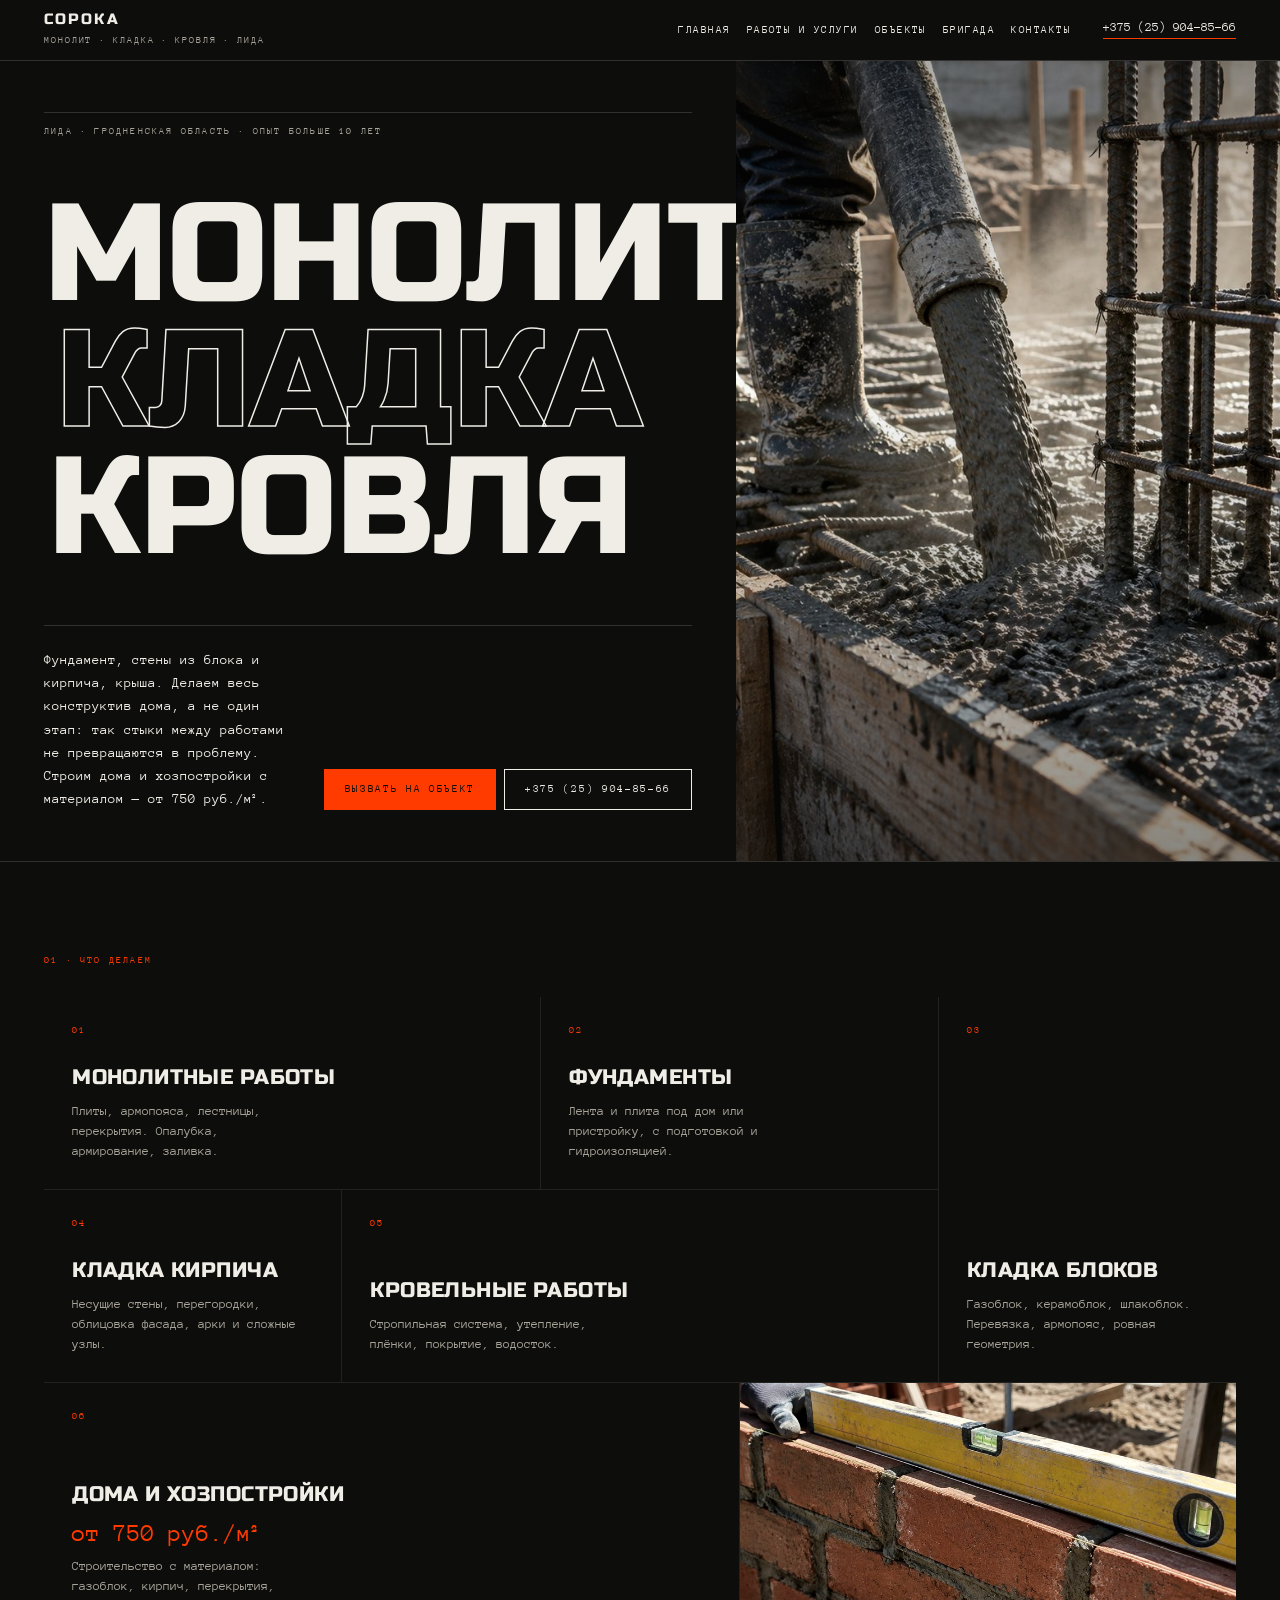
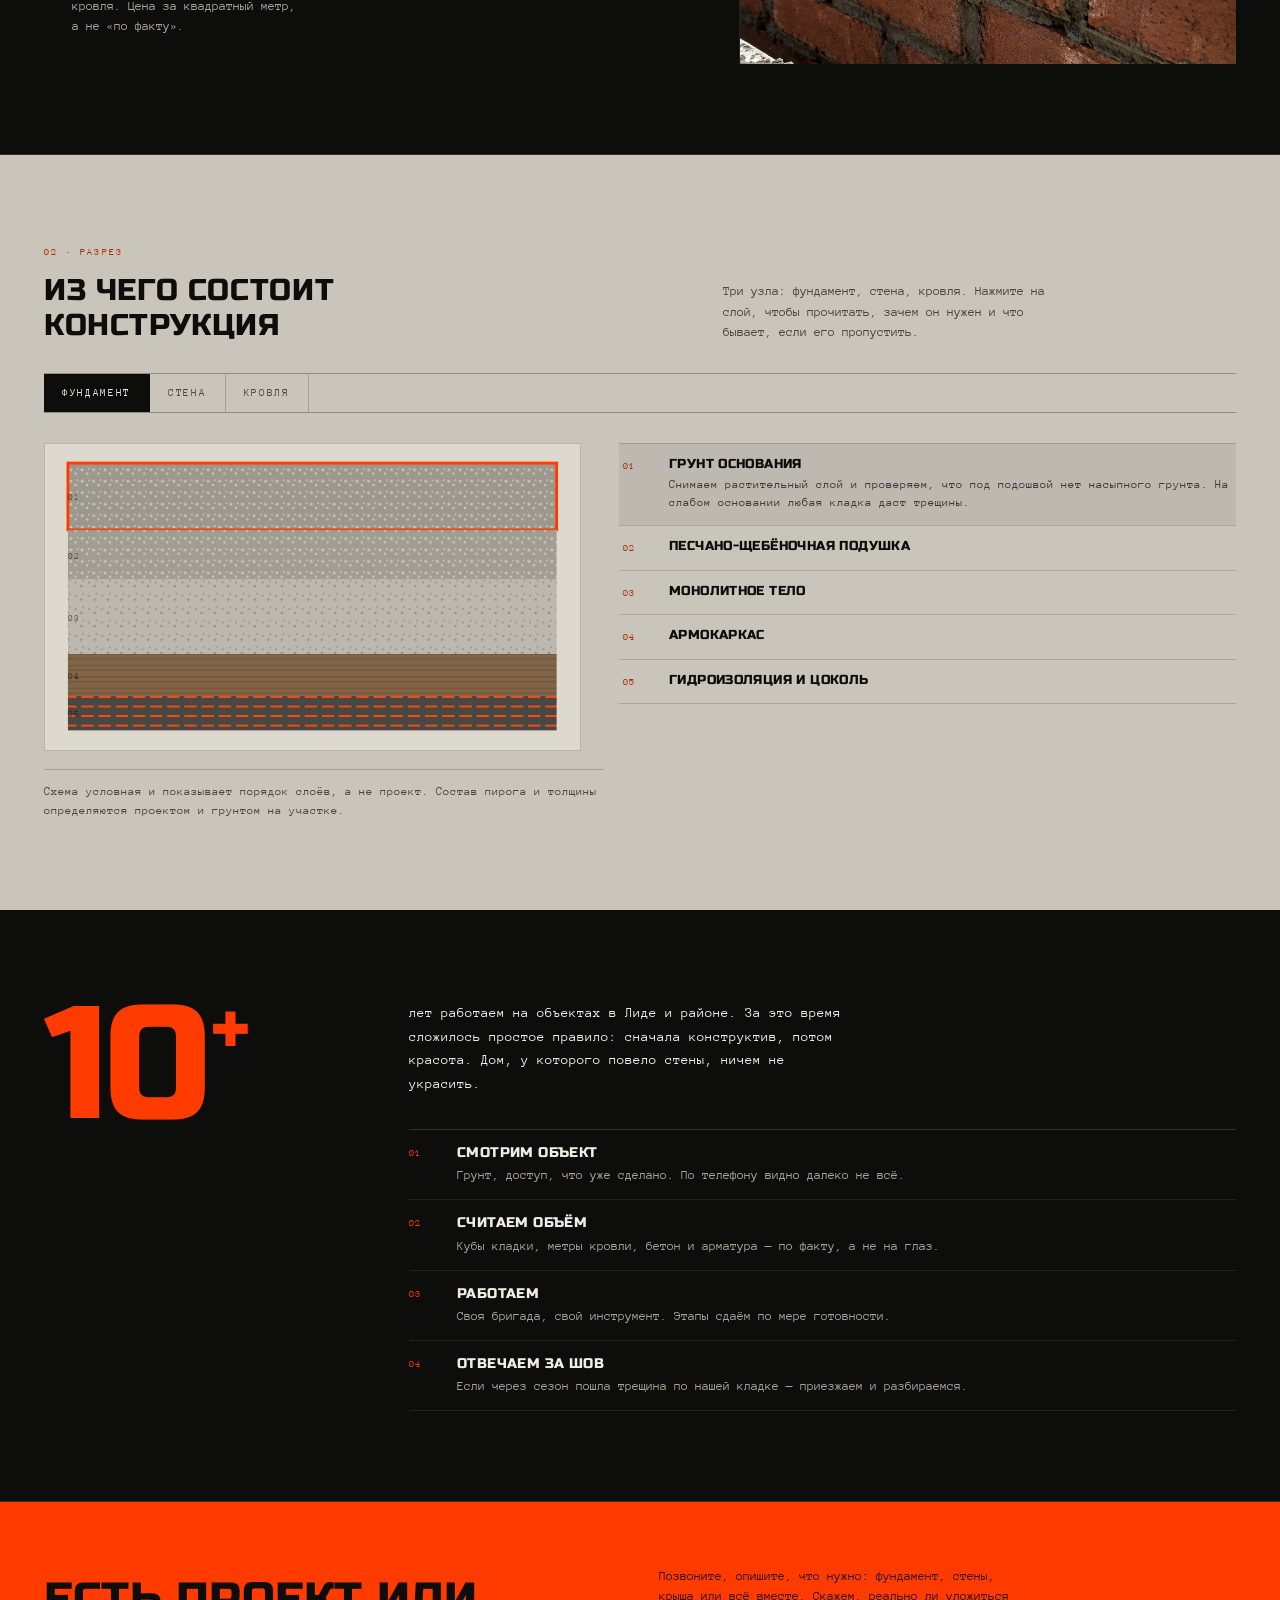
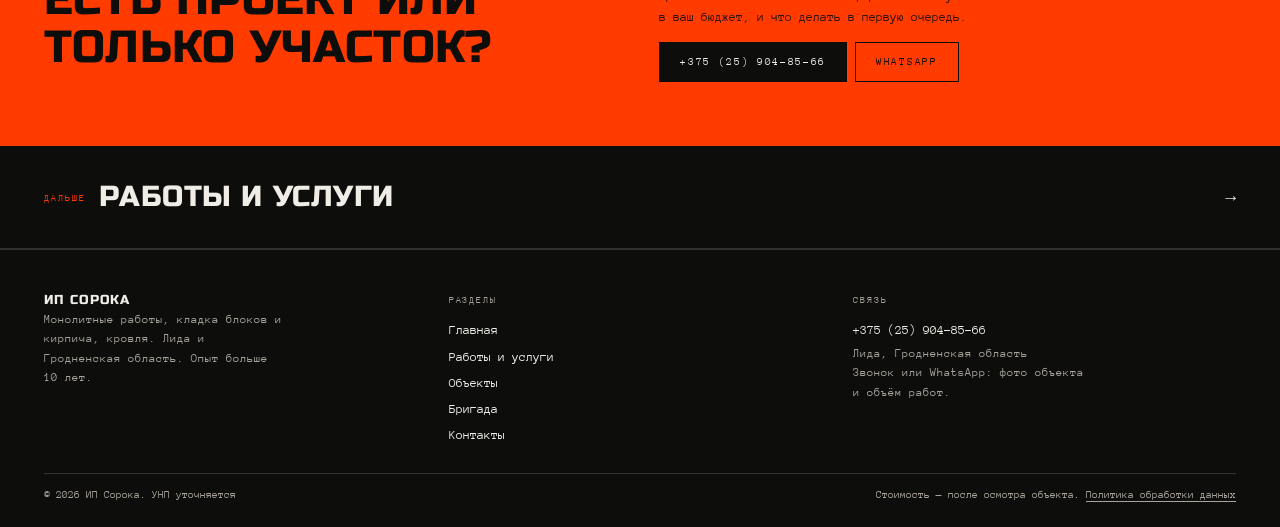
==== commit 1c9066f7: "Добавлены дома и хозпостройки с материалом от 750 руб./м²; убраны печи и камины; новый номер +375 (2" ====
--- a/index.html
+++ b/index.html
@@ -3,12 +3,12 @@
 <head>
 <meta charset="utf-8">
 <meta name="viewport" content="width=device-width, initial-scale=1">
-<title>Монолит, кладка, кровля в Лиде — ИП Сорока</title>
-<meta name="description" content="Монолитные работы, фундаменты, кладка блоков и кирпича, кровля. Лида и Гродненская область, опыт больше 10 лет. Разрез конструкции и связь по телефону.">
+<title>Монолит, кладка, кровля, дома с материалом от 750 руб./м² — ИП Сорока, Лида</title>
+<meta name="description" content="Монолитные работы, фундаменты, кладка блоков и кирпича, кровля, строительство домов и хозпостроек с материалом от 750 руб./м². Лида и Гродненская область, опыт больше 10 лет.">
 <link rel="canonical" href="https://romjjjke.github.io/soroka/index.html">
 <meta property="og:type" content="website">
-<meta property="og:title" content="Монолит, кладка, кровля в Лиде — ИП Сорока">
-<meta property="og:description" content="Монолитные работы, фундаменты, кладка блоков и кирпича, кровля. Лида и Гродненская область, опыт больше 10 лет. Разрез конструкции и связь по телефону.">
+<meta property="og:title" content="Монолит, кладка, кровля, дома с материалом от 750 руб./м² — ИП Сорока, Лида">
+<meta property="og:description" content="Монолитные работы, фундаменты, кладка блоков и кирпича, кровля, строительство домов и хозпостроек с материалом от 750 руб./м². Лида и Гродненская область, опыт больше 10 лет.">
 <meta property="og:locale" content="ru_BY">
 <meta property="og:url" content="https://romjjjke.github.io/soroka/index.html">
 <meta name="theme-color" content="#0D0D0C">
@@ -59,15 +59,15 @@
 @media (max-width:1024px){.hero{grid-template-columns:1fr;min-height:0}.hero__media{min-height:clamp(240px,46vh,420px)}.foot__grid{grid-template-columns:1fr 1fr}}
 @media (max-width:640px){.head__tel{display:none}.foot__grid{grid-template-columns:1fr}}
 </style>
-<link rel="stylesheet" href="assets/css/style.v1.css">
-<script type="application/ld+json">{"@context": "https://schema.org", "@type": "LocalBusiness", "name": "ИП Сорока", "description": "Монолитные работы, кладка блоков и кирпича, кровельные работы. Лида, Гродненская область.", "telephone": "+375339148208", "address": {"@type": "PostalAddress", "addressLocality": "Лида", "addressRegion": "Гродненская область", "addressCountry": "BY"}, "areaServed": {"@type": "AdministrativeArea", "name": "Гродненская область"}, "url": "https://romjjjke.github.io/soroka/"}</script>
+<link rel="stylesheet" href="assets/css/style.v2.css">
+<script type="application/ld+json">{"@context": "https://schema.org", "@type": "LocalBusiness", "name": "ИП Сорока", "description": "Монолитные работы, кладка блоков и кирпича, кровельные работы, строительство домов и хозпостроек с материалом от 750 руб./м². Лида, Гродненская область.", "telephone": "+375259048566", "address": {"@type": "PostalAddress", "addressLocality": "Лида", "addressRegion": "Гродненская область", "addressCountry": "BY"}, "areaServed": {"@type": "AdministrativeArea", "name": "Гродненская область"}, "url": "https://romjjjke.github.io/soroka/"}</script>
 </head>
 <body>
 <header class="head">
   <div class="head__row">
     <a class="brand" href="index.html">Сорока<small>Монолит · кладка · кровля · Лида</small></a>
     <nav class="nav" aria-label="Разделы"><a href="index.html" aria-current="page">Главная</a><a href="uslugi.html">Работы и услуги</a><a href="raboty.html">Объекты</a><a href="proizvodstvo.html">Бригада</a><a href="kontakty.html">Контакты</a></nav>
-    <a class="head__tel" href="tel:+375339148208">+375 (33) 914-82-08</a>
+    <a class="head__tel" href="tel:+375259048566">+375 (25) 904-85-66</a>
     <button class="burger" id="burger" type="button" aria-expanded="false" aria-controls="drawer" aria-label="Меню"><span></span><span></span><span></span></button>
   </div>
 </header>
@@ -81,10 +81,10 @@
       <span>Кровля</span>
     </h1>
     <div class="hero__bottom">
-      <p class="hero__lead">Фундамент, стены из блока и кирпича, крыша. Делаем весь конструктив дома, а не один этап: так стыки между работами не превращаются в проблему.</p>
+      <p class="hero__lead">Фундамент, стены из блока и кирпича, крыша. Делаем весь конструктив дома, а не один этап: так стыки между работами не превращаются в проблему. Строим дома и хозпостройки с материалом — от 750 руб./м².</p>
       <div class="hero__actions">
         <a class="btn btn--solid" href="kontakty.html">Вызвать на объект</a>
-        <a class="btn" href="tel:+375339148208">+375 (33) 914-82-08</a>
+        <a class="btn" href="tel:+375259048566">+375 (25) 904-85-66</a>
       </div>
     </div>
   </div>
@@ -115,12 +115,18 @@
       <a class="tile tile--d" href="uslugi.html#brick">
         <span class="tile__n">04</span>
         <span class="tile__t">Кладка кирпича</span>
-        <span class="tile__d">Несущие стены, перегородки, облицовка, печи и камины.</span>
+        <span class="tile__d">Несущие стены, перегородки, облицовка фасада, арки и сложные узлы.</span>
       </a>
       <a class="tile tile--e" href="uslugi.html#roof">
         <span class="tile__n">05</span>
         <span class="tile__t">Кровельные работы</span>
         <span class="tile__d">Стропильная система, утепление, плёнки, покрытие, водосток.</span>
+      </a>
+      <a class="tile tile--f" href="uslugi.html#doma">
+        <span class="tile__n">06</span>
+        <span class="tile__t">Дома и хозпостройки</span>
+        <span class="tile__price">от 750 руб./м²</span>
+        <span class="tile__d">Строительство с материалом: газоблок, кирпич, перекрытия, кровля. Цена за квадратный метр, а не «по факту».</span>
       </a>
       <div class="tile tile--img">
         <img src="assets/img/brick.jpg" alt="Кладка кирпичной стены с уровнем" width="900" height="782" loading="lazy">
@@ -261,8 +267,8 @@
     <div class="cta__side">
       <p class="cta__text">Позвоните, опишите, что нужно: фундамент, стены, крыша или всё вместе. Скажем, реально ли уложиться в ваш бюджет, и что делать в первую очередь.</p>
       <div class="cta__actions">
-        <a class="btn btn--solid" href="tel:+375339148208">+375 (33) 914-82-08</a>
-        <a class="btn" href="https://wa.me/375339148208" target="_blank" rel="noopener">WhatsApp</a>
+        <a class="btn btn--solid" href="tel:+375259048566">+375 (25) 904-85-66</a>
+        <a class="btn" href="https://wa.me/375259048566" target="_blank" rel="noopener">WhatsApp</a>
       </div>
     </div>
   </div>
@@ -287,7 +293,7 @@
     </div>
     <div class="foot__col">
       <p class="foot__h">Связь</p>
-      <a href="tel:+375339148208">+375 (33) 914-82-08</a>
+      <a href="tel:+375259048566">+375 (25) 904-85-66</a>
       <p class="foot__small">Лида, Гродненская область</p>
       <p class="foot__small">Звонок или WhatsApp: фото объекта и объём работ.</p>
     </div>
@@ -302,12 +308,12 @@
     <button class="drawer__close" type="button" id="drawer-close" aria-label="Закрыть меню">×</button>
     <nav class="drawer__nav" aria-label="Мобильная навигация"><a href="index.html" aria-current="page">Главная</a><a href="uslugi.html">Работы и услуги</a><a href="raboty.html">Объекты</a><a href="proizvodstvo.html">Бригада</a><a href="kontakty.html">Контакты</a></nav>
     <div class="drawer__meta">
-      <a href="tel:+375339148208">+375 (33) 914-82-08</a>
+      <a href="tel:+375259048566">+375 (25) 904-85-66</a>
       <p>Лида, Гродненская область</p>
       <p>Монолит, кладка блоков и кирпича, кровля. Опыт больше 10 лет.</p>
     </div>
   </div>
 </div>
-<script src="assets/js/main.v1.js" defer></script>
+<script src="assets/js/main.v2.js" defer></script>
 </body>
 </html>
--- a/assets/css/style.v2.css
+++ b/assets/css/style.v2.css
@@ -0,0 +1,252 @@
+/* ИП Сорока · Лида. Монолит, кладка, кровля. Чёрный холст, обводка, кладка со смещением. */
+
+:root{
+  --black:#0D0D0C;
+  --black-2:#141413;
+  --chalk:#EFEDE6;
+  --mute:#A8A49A;
+  --cement:#C9C5BB;
+  --red:#FF3B00;
+  --line:rgba(239,237,230,.16);
+  --line-soft:rgba(239,237,230,.09);
+  --d:"Russo One",sans-serif;
+  --m:"Anonymous Pro",ui-monospace,monospace;
+  --pad:clamp(14px,3.6vw,44px);
+  --sect:clamp(46px,7vw,116px);
+}
+
+html{scroll-behavior:smooth}
+body{font-family:var(--m)}
+::selection{background:var(--red);color:var(--black)}
+a{transition:color .2s,border-color .2s,background .2s}
+
+.wrap{max-width:1560px;margin:0 auto;padding:0 var(--pad)}
+.kicker{font:400 10px/1.5 var(--m);letter-spacing:.22em;text-transform:uppercase;color:var(--red);margin-bottom:14px}
+.h1{font:400 clamp(1.75rem,1rem + 3vw,3.4rem)/1.06 var(--d);letter-spacing:.01em;text-transform:uppercase;max-width:26ch}
+.h2{font:400 clamp(1.2rem,.95rem + 1.3vw,1.9rem)/1.14 var(--d);letter-spacing:.02em;text-transform:uppercase;max-width:24ch}
+.out{
+  color:transparent;
+  -webkit-text-stroke:1.5px var(--chalk);
+}
+@supports not ((-webkit-text-stroke:1px #000) or (text-stroke:1px #000)){.out{color:var(--mute);-webkit-text-stroke:0}}
+
+/* ---------- герой ---------- */
+.ticker{font-size:10px;letter-spacing:.22em;text-transform:uppercase;color:var(--mute);border-top:1px solid var(--line);padding-top:10px}
+.hero__h1{font:400 clamp(3rem,1.4rem + 9vw,9.2rem)/.92 var(--d);letter-spacing:-.01em;text-transform:uppercase;display:flex;flex-direction:column;margin:clamp(10px,3vh,34px) 0}
+.hero__h1 span{display:block}
+.hero__h1 span:nth-child(2){padding-left:.09em}
+.hero__h1 span:nth-child(3){padding-left:.03em}
+.hero__bottom{display:grid;grid-template-columns:minmax(0,1fr) auto;gap:clamp(14px,2.5vw,40px);align-items:end;border-top:1px solid var(--line);padding-top:clamp(14px,2vw,22px)}
+.hero__lead{font-size:14px;line-height:1.65;color:var(--chalk);max-width:46ch}
+.hero__actions{display:flex;flex-wrap:wrap;gap:8px}
+.hero__media::after{content:'';position:absolute;inset:0;background:linear-gradient(180deg,rgba(13,13,12,.34),rgba(13,13,12,.02) 40%,rgba(13,13,12,.5));pointer-events:none}
+
+/* ---------- мозаика услуг (кладка со смещением) ---------- */
+.mosaic{padding:var(--sect) 0;border-bottom:1px solid var(--line)}
+.mosaic__grid{display:grid;grid-template-columns:repeat(12,minmax(0,1fr));gap:1px;background:var(--line-soft);margin-top:clamp(16px,2.5vw,30px)}
+.tile{
+  background:var(--black);padding:clamp(16px,2.2vw,30px);display:flex;flex-direction:column;gap:10px;
+  position:relative;transition:background .25s,color .25s;min-height:clamp(150px,15vw,220px);
+}
+.tile:hover{background:var(--cement);color:var(--black)}
+.tile:hover .tile__n,.tile:hover .tile__d{color:var(--black)}
+.tile__n{font:400 10px/1 var(--m);letter-spacing:.18em;color:var(--red)}
+.tile__t{font:400 clamp(1rem,.85rem + .55vw,1.35rem)/1.2 var(--d);letter-spacing:.02em;text-transform:uppercase;margin-top:auto}
+.tile__d{font-size:12.5px;line-height:1.6;color:var(--mute);max-width:32ch}
+.tile__price{font:400 clamp(1.1rem,.9rem + .8vw,1.7rem)/1 var(--m);color:var(--red);letter-spacing:-.01em;margin-top:4px}
+.tile:hover .tile__price{color:var(--black)}
+.tile--a{grid-column:1 / 6;grid-row:1}
+.tile--b{grid-column:6 / 10;grid-row:1}
+.tile--c{grid-column:10 / 13;grid-row:1 / 3}
+.tile--d{grid-column:1 / 4;grid-row:2}
+.tile--e{grid-column:4 / 10;grid-row:2}
+.tile--f{grid-column:1 / 8;grid-row:3}
+.tile--img{grid-column:8 / 13;grid-row:3;padding:0;min-height:0;background:transparent}
+.tile--img img{width:100%;height:clamp(150px,22vw,300px);object-fit:cover;filter:grayscale(.25) contrast(1.05)}
+.tile--img:hover{background:transparent}
+
+/* ---------- разрез ---------- */
+.cut{padding:var(--sect) 0;background:var(--cement);color:var(--black);border-bottom:1px solid var(--black)}
+.cut .kicker{color:#B02A00}
+.cut__head{display:grid;grid-template-columns:minmax(0,1fr) minmax(0,.8fr);gap:clamp(14px,3vw,46px);align-items:end}
+.cut__hint{font-size:12.5px;line-height:1.65;color:#4A463E;max-width:46ch}
+.cut__tabs{display:flex;flex-wrap:wrap;gap:0;margin:clamp(18px,3vw,30px) 0 0;border-top:1px solid rgba(13,13,12,.3);border-bottom:1px solid rgba(13,13,12,.3)}
+.tab{
+  font:400 10.5px/1 var(--m);letter-spacing:.16em;text-transform:uppercase;padding:14px 18px;
+  background:transparent;border:0;border-right:1px solid rgba(13,13,12,.2);color:#4A463E;cursor:pointer;transition:.2s;
+}
+.tab:hover{color:var(--black)}
+.tab.is-on{background:var(--black);color:var(--chalk)}
+.cut__body{display:grid;grid-template-columns:minmax(0,1fr) minmax(0,1.15fr);gap:clamp(16px,3vw,44px);margin-top:clamp(16px,2.5vw,30px);align-items:start}
+.section-svg{width:100%;height:auto;display:block;background:#DDD9CF;border:1px solid rgba(13,13,12,.18)}
+.seg{cursor:pointer;transition:filter .2s,opacity .2s;opacity:.92}
+.seg:hover{opacity:1;filter:brightness(1.06)}
+.seg.is-active{stroke:var(--red);stroke-width:3;opacity:1}
+.seg-num{font:400 9px var(--m);fill:rgba(13,13,12,.55);letter-spacing:.1em;pointer-events:none}
+.layers{border-top:1px solid rgba(13,13,12,.22)}
+.layers li{border-bottom:1px solid rgba(13,13,12,.16)}
+.layer{
+  display:grid;grid-template-columns:34px minmax(0,1fr);gap:2px 12px;width:100%;text-align:left;
+  background:transparent;border:0;padding:12px 4px;cursor:pointer;color:inherit;transition:background .2s;
+}
+.layer:hover{background:rgba(13,13,12,.05)}
+.layer__n{font:400 10px/1.9 var(--m);letter-spacing:.12em;color:#B02A00;grid-row:span 2}
+.layer__t{font:400 13px/1.35 var(--d);letter-spacing:.03em;text-transform:uppercase}
+.layer__d{font-size:12px;line-height:1.55;color:#3E3A33;max-height:0;overflow:hidden;transition:max-height .3s}
+.layer.is-active{background:rgba(13,13,12,.06)}
+.layer.is-active .layer__d{max-height:140px}
+.cut__note{font-size:11.5px;line-height:1.7;color:#4A463E;margin-top:18px;max-width:80ch;border-top:1px solid rgba(13,13,12,.2);padding-top:12px}
+.svg-panel.is-hidden,.list-panel.is-hidden{display:none}
+
+/* ---------- заявление 10+ ---------- */
+.claim{padding:var(--sect) 0;border-bottom:1px solid var(--line)}
+.claim__in{display:grid;grid-template-columns:minmax(0,.55fr) minmax(0,1.45fr);gap:clamp(18px,4vw,60px);align-items:start}
+.claim__big{font:400 clamp(4rem,2rem + 10vw,11rem)/.82 var(--d);color:var(--red);letter-spacing:-.03em}
+.claim__big span{font-size:.45em;vertical-align:top;margin-left:.06em}
+.claim__text{font-size:14px;line-height:1.68;max-width:56ch;color:var(--chalk)}
+.steps{margin-top:clamp(20px,3vw,34px);border-top:1px solid var(--line)}
+.steps li{display:grid;grid-template-columns:34px minmax(0,1fr);gap:3px 14px;padding:14px 0;border-bottom:1px solid var(--line-soft)}
+.steps span{font:400 10px/1.7 var(--m);letter-spacing:.14em;color:var(--red);grid-row:span 2}
+.steps b{font:400 13.5px/1.35 var(--d);letter-spacing:.03em;text-transform:uppercase}
+.steps p{font-size:12.5px;line-height:1.6;color:var(--mute);grid-column:2}
+
+/* ---------- CTA ---------- */
+.cta{padding:clamp(34px,5vw,76px) 0;background:var(--red);color:var(--black);border-bottom:1px solid var(--black)}
+.cta__in{display:grid;grid-template-columns:minmax(0,1fr) minmax(0,1fr);gap:clamp(18px,3vw,48px);align-items:center}
+.cta__h{font:400 clamp(1.4rem,1rem + 2.4vw,2.8rem)/1.08 var(--d);letter-spacing:.005em;text-transform:uppercase;max-width:20ch}
+.cta__text{font-size:13px;line-height:1.6;color:rgba(13,13,12,.86);max-width:50ch}
+.cta__actions{display:flex;flex-wrap:wrap;gap:8px;margin-top:14px}
+.cta .btn{border-color:var(--black);color:var(--black)}
+.cta .btn--solid{background:var(--black);border-color:var(--black);color:var(--chalk)}
+.cta .btn:hover{background:var(--black);color:var(--chalk)}
+
+/* ---------- заголовок страницы ---------- */
+.phead{padding:clamp(30px,5vw,86px) 0 clamp(22px,3.5vw,44px);border-bottom:1px solid var(--line)}
+.phead__lead{margin-top:18px;font-size:13.5px;line-height:1.65;color:var(--mute);max-width:58ch}
+.phead .h1 .out{-webkit-text-stroke-width:1.2px}
+
+/* ---------- услуги ---------- */
+.svc{padding:clamp(24px,4vw,54px) 0;border-bottom:1px solid var(--line)}
+.svc__grid{display:grid;grid-template-columns:minmax(0,.62fr) minmax(0,1fr) minmax(0,.9fr);gap:clamp(14px,2.6vw,40px);align-items:start}
+.svc__n{font:400 11px/1 var(--m);letter-spacing:.16em;color:var(--red);margin-bottom:10px}
+.svc__body p{font-size:13.5px;line-height:1.68;color:var(--chalk);max-width:60ch}
+.svc__note{margin-top:12px;font-size:12px;line-height:1.65;color:var(--mute);border-left:2px solid var(--red);padding-left:11px}
+.svc__note b{color:var(--chalk);font-weight:700}
+.svc__fig{margin:0}
+.svc__fig img{width:100%;height:clamp(170px,20vw,300px);object-fit:cover;filter:grayscale(.2) contrast(1.04)}
+.svc--flip .svc__grid{direction:rtl}
+.svc--flip .svc__grid>*{direction:ltr}
+
+/* ---------- галерея-кладка ---------- */
+.chips{display:flex;flex-wrap:wrap;gap:6px;margin-top:18px}
+.chip{font:400 10px/1 var(--m);letter-spacing:.14em;text-transform:uppercase;padding:11px 14px;border:1px solid var(--line);background:transparent;color:var(--mute);cursor:pointer;transition:.2s}
+.chip:hover{border-color:var(--chalk);color:var(--chalk)}
+.chip.is-on{background:var(--chalk);border-color:var(--chalk);color:var(--black)}
+.masonry{padding:clamp(20px,3vw,38px) 0;border-bottom:1px solid var(--line)}
+.masonry .wrap{column-count:3;column-gap:clamp(10px,1.6vw,20px)}
+.shot{margin:0 0 clamp(10px,1.6vw,20px);break-inside:avoid;position:relative;overflow:hidden}
+.shot img{width:100%;height:clamp(180px,18vw,260px);object-fit:cover;filter:grayscale(.3) contrast(1.05);transition:filter .4s,transform .5s}
+.shot--tall img{height:clamp(260px,30vw,430px)}
+.shot:hover img{filter:grayscale(0) contrast(1.05);transform:scale(1.02)}
+.shot figcaption{display:flex;flex-wrap:wrap;gap:3px 9px;align-items:baseline;padding:9px 0 0}
+.shot figcaption b{font:400 11.5px/1.4 var(--d);letter-spacing:.06em;text-transform:uppercase}
+.shot figcaption span{font:400 10px/1.6 var(--m);letter-spacing:.12em;text-transform:uppercase;color:var(--mute)}
+.shot.is-hidden{display:none}
+
+/* ---------- две колонки ---------- */
+.duo{padding:var(--sect) 0;border-bottom:1px solid var(--line)}
+.duo__grid{display:grid;grid-template-columns:minmax(0,1fr) minmax(0,1fr);gap:clamp(18px,4vw,58px);align-items:center}
+.duo--flip .duo__grid{direction:rtl}
+.duo--flip .duo__grid>*{direction:ltr}
+.duo__copy p{font-size:13.5px;line-height:1.68;color:var(--chalk);margin-top:13px;max-width:54ch}
+.duo__fig{margin:0}
+.duo__fig img{width:100%;height:clamp(220px,30vw,430px);object-fit:cover;filter:grayscale(.25) contrast(1.04)}
+.duo__note{font-size:11.5px !important;line-height:1.65;color:var(--mute) !important;border-top:1px solid var(--line);padding-top:12px}
+.ul{margin-top:15px;display:grid;gap:9px}
+.ul li{position:relative;padding-left:22px;font-size:12.5px;line-height:1.6;color:var(--mute);max-width:54ch}
+.ul li::before{content:'';position:absolute;left:0;top:8px;width:10px;height:2px;background:var(--red)}
+
+/* ---------- контакты ---------- */
+.contact{padding:var(--sect) 0;border-bottom:1px solid var(--line)}
+.contact__grid{display:grid;grid-template-columns:minmax(0,.9fr) minmax(0,1.1fr);gap:clamp(18px,3.6vw,56px);align-items:start}
+.contact__tel{display:block;font:400 clamp(1.3rem,.9rem + 1.7vw,2.2rem)/1.15 var(--d);letter-spacing:.02em;padding:4px 0;border-bottom:1px solid var(--red)}
+.contact__tel:hover{color:var(--red)}
+.contact__note{font-size:11.5px;line-height:1.7;color:var(--mute);margin-top:12px;max-width:44ch}
+.defs{margin:22px 0 0;border-top:1px solid var(--line)}
+.defs div{display:grid;grid-template-columns:minmax(0,.4fr) minmax(0,1fr);gap:10px;padding:10px 0;border-bottom:1px solid var(--line-soft)}
+.defs dt{font-size:9.5px;letter-spacing:.18em;text-transform:uppercase;color:var(--mute)}
+.defs dd{font-size:13px;line-height:1.5}
+
+/* ---------- форма ---------- */
+.form{background:var(--black-2);padding:clamp(16px,2.6vw,30px);border:1px solid var(--line)}
+.form__title{font:400 14px/1.2 var(--d);letter-spacing:.08em;text-transform:uppercase;margin-bottom:14px}
+.form label{display:block;font:400 9.5px/1.7 var(--m);letter-spacing:.18em;text-transform:uppercase;color:var(--mute);margin:11px 0 5px}
+.form input,.form select,.form textarea{
+  width:100%;background:#0A0A09;border:1px solid var(--line);padding:11px 12px;
+  font:400 13.5px/1.4 var(--m);color:var(--chalk);transition:border-color .2s;
+}
+.form input:focus,.form select:focus,.form textarea:focus{outline:none;border-color:var(--red)}
+.form textarea{resize:vertical;min-height:80px}
+.form__btn{margin-top:16px;width:100%}
+.form__note{font-size:10.5px;line-height:1.7;color:var(--mute);margin-top:10px}
+.form__ok{margin-top:14px;border-top:1px solid var(--line);padding-top:13px}
+.form__ok-title{font:400 12px/1.3 var(--d);letter-spacing:.1em;text-transform:uppercase;margin-bottom:9px}
+.form__ok pre{white-space:pre-wrap;font:400 11.5px/1.7 var(--m);background:#0A0A09;border:1px solid var(--line);padding:10px;margin:0 0 10px;max-height:200px;overflow:auto}
+.form__ok-actions{display:flex;flex-wrap:wrap;gap:8px}
+
+/* ---------- текстовая страница ---------- */
+.textpage{padding:var(--sect) 0;border-bottom:1px solid var(--line)}
+.textpage__in{max-width:66ch}
+.textpage__in h2{font:400 13px/1.35 var(--d);letter-spacing:.06em;text-transform:uppercase;margin:24px 0 7px;color:var(--chalk)}
+.textpage__in p{font-size:13px;line-height:1.72;color:var(--mute);margin-bottom:9px}
+.textpage__date{font-size:11px;color:var(--mute);margin-top:22px;border-top:1px solid var(--line);padding-top:12px}
+
+/* ---------- переход дальше ---------- */
+.next{border-bottom:1px solid var(--line)}
+.next__link{display:grid;grid-template-columns:auto minmax(0,1fr) auto;gap:14px;align-items:center;padding:clamp(20px,3vw,34px) var(--pad);max-width:1560px;margin:0 auto;transition:background .2s,color .2s}
+.next__link:hover{background:var(--chalk);color:var(--black)}
+.next__label{font:400 9.5px/1 var(--m);letter-spacing:.2em;text-transform:uppercase;color:var(--red)}
+.next__link:hover .next__label{color:#B02A00}
+.next__title{font:400 clamp(1.05rem,.9rem + 1.3vw,1.8rem)/1.14 var(--d);letter-spacing:.02em;text-transform:uppercase}
+.next__arrow{font:400 18px/1 var(--m)}
+
+/* ---------- подвал ---------- */
+.foot__col a:hover{color:var(--red)}
+.foot__bottom a{text-decoration:underline;text-underline-offset:3px}
+.drawer__nav a[aria-current='page']{color:var(--red)}
+
+.svc__price{font:400 clamp(1.5rem,1rem + 2vw,2.6rem)/1 var(--d);color:var(--red);margin-top:14px;letter-spacing:-.02em}
+.svc__price span{font-size:.52em;letter-spacing:.02em}
+.svc__priceNote{font:400 10px/1 var(--m);letter-spacing:.18em;text-transform:uppercase;color:var(--mute);margin-top:8px}
+
+/* ---------- адаптив ---------- */
+@media (max-width:1180px){
+  .svc__grid{grid-template-columns:minmax(0,1fr) minmax(0,1.1fr);}
+  .svc__fig{grid-column:1 / 3}
+  .svc--flip .svc__grid{direction:ltr}
+}
+@media (max-width:1024px){
+  .hero__bottom,.cut__head,.cut__body,.claim__in,.cta__in,.duo__grid,.contact__grid{grid-template-columns:1fr}
+  .mosaic__grid{grid-template-columns:1fr 1fr}
+  .tile--a,.tile--b,.tile--c,.tile--d,.tile--e,.tile--f,.tile--img{grid-column:auto;grid-row:auto}
+  .tile--img{grid-column:1 / 3}
+  .masonry .wrap{column-count:2}
+  .claim__big{font-size:clamp(4rem,14vw,7rem)}
+  .duo--flip .duo__grid{direction:ltr}
+}
+@media (max-width:720px){
+  .mosaic__grid{grid-template-columns:1fr}
+  .tile--img{grid-column:auto}
+  .masonry .wrap{column-count:1}
+  .hero__h1{line-height:.94}
+  .cta__h{max-width:100%}
+  .next__link{grid-template-columns:minmax(0,1fr) auto;gap:6px 10px}
+  .next__label{grid-column:1 / 3}
+  .svc__grid{grid-template-columns:1fr}
+  .svc__fig{grid-column:auto}
+  .tab{flex:1 1 auto;padding:12px 12px;text-align:center}
+}
+@media (prefers-reduced-motion:reduce){
+  *{animation-duration:.001s !important;transition-duration:.001s !important}
+  .shot:hover img{transform:none}
+}
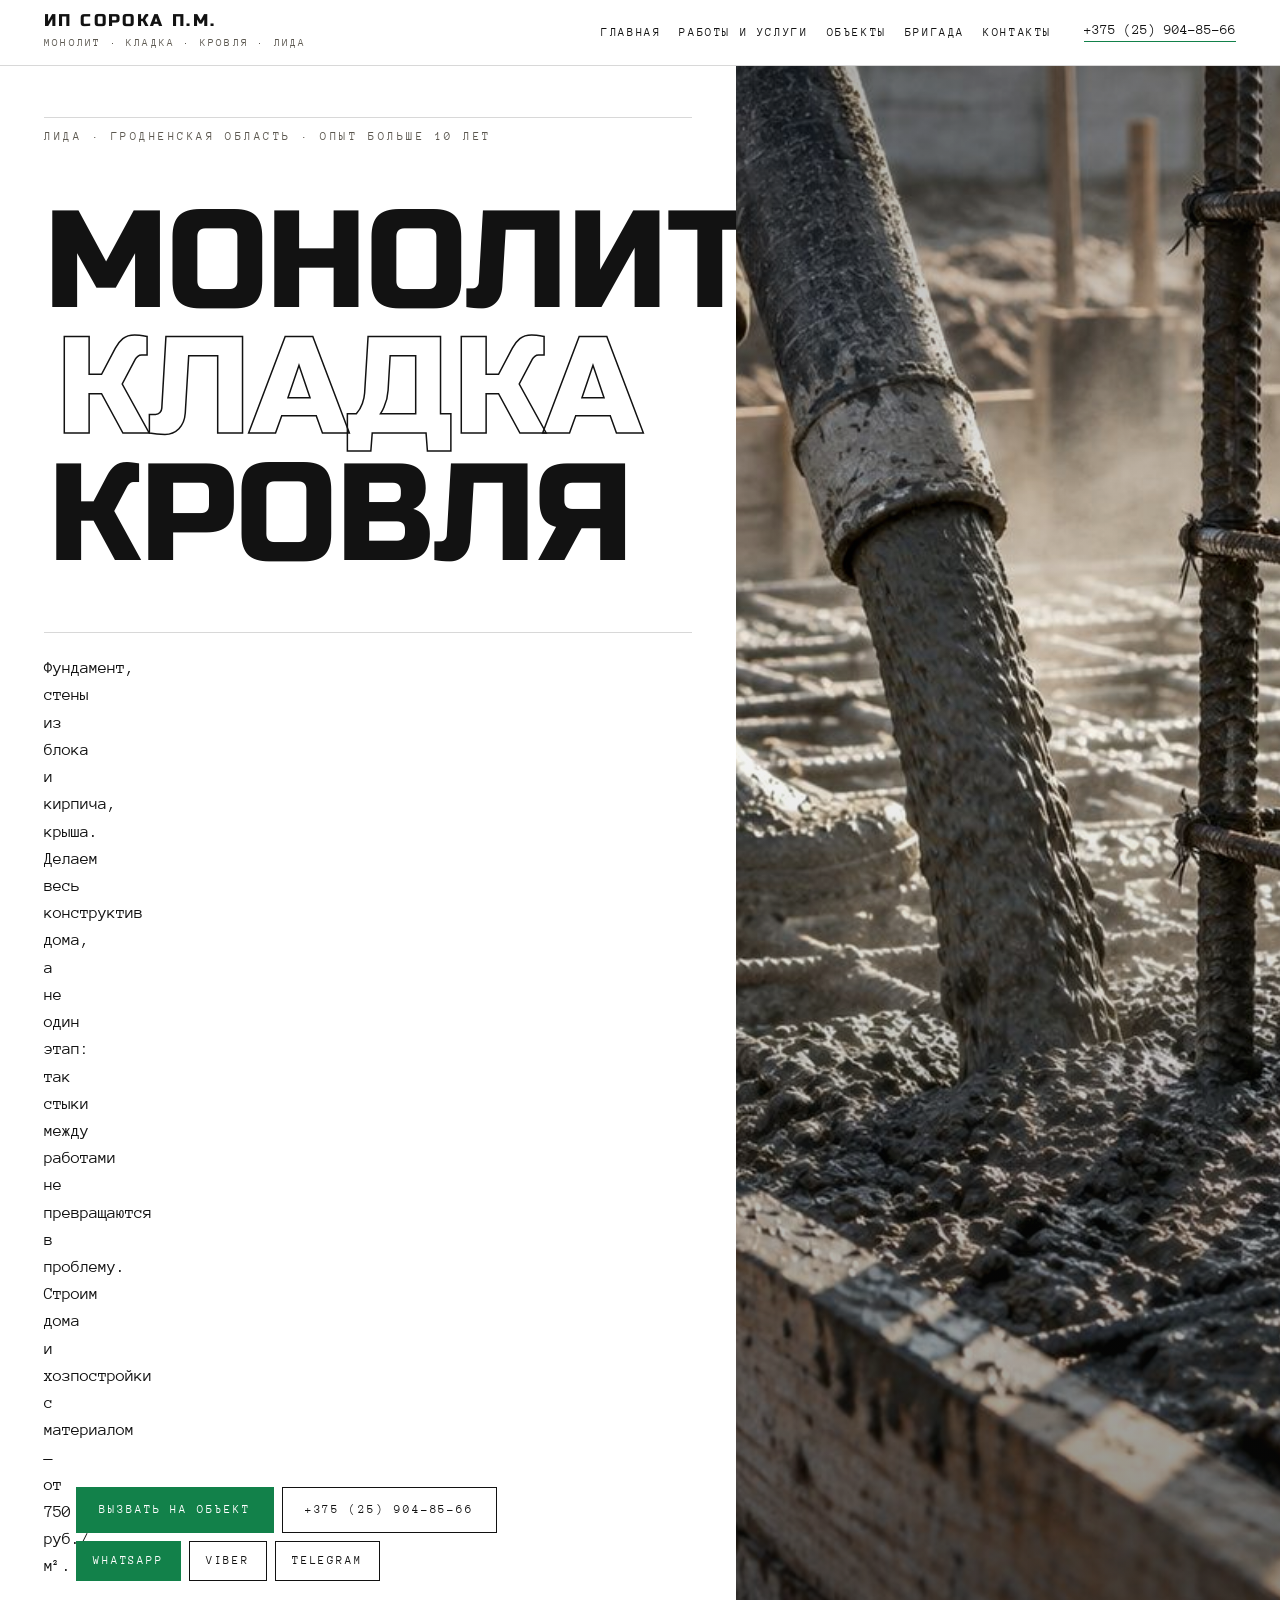
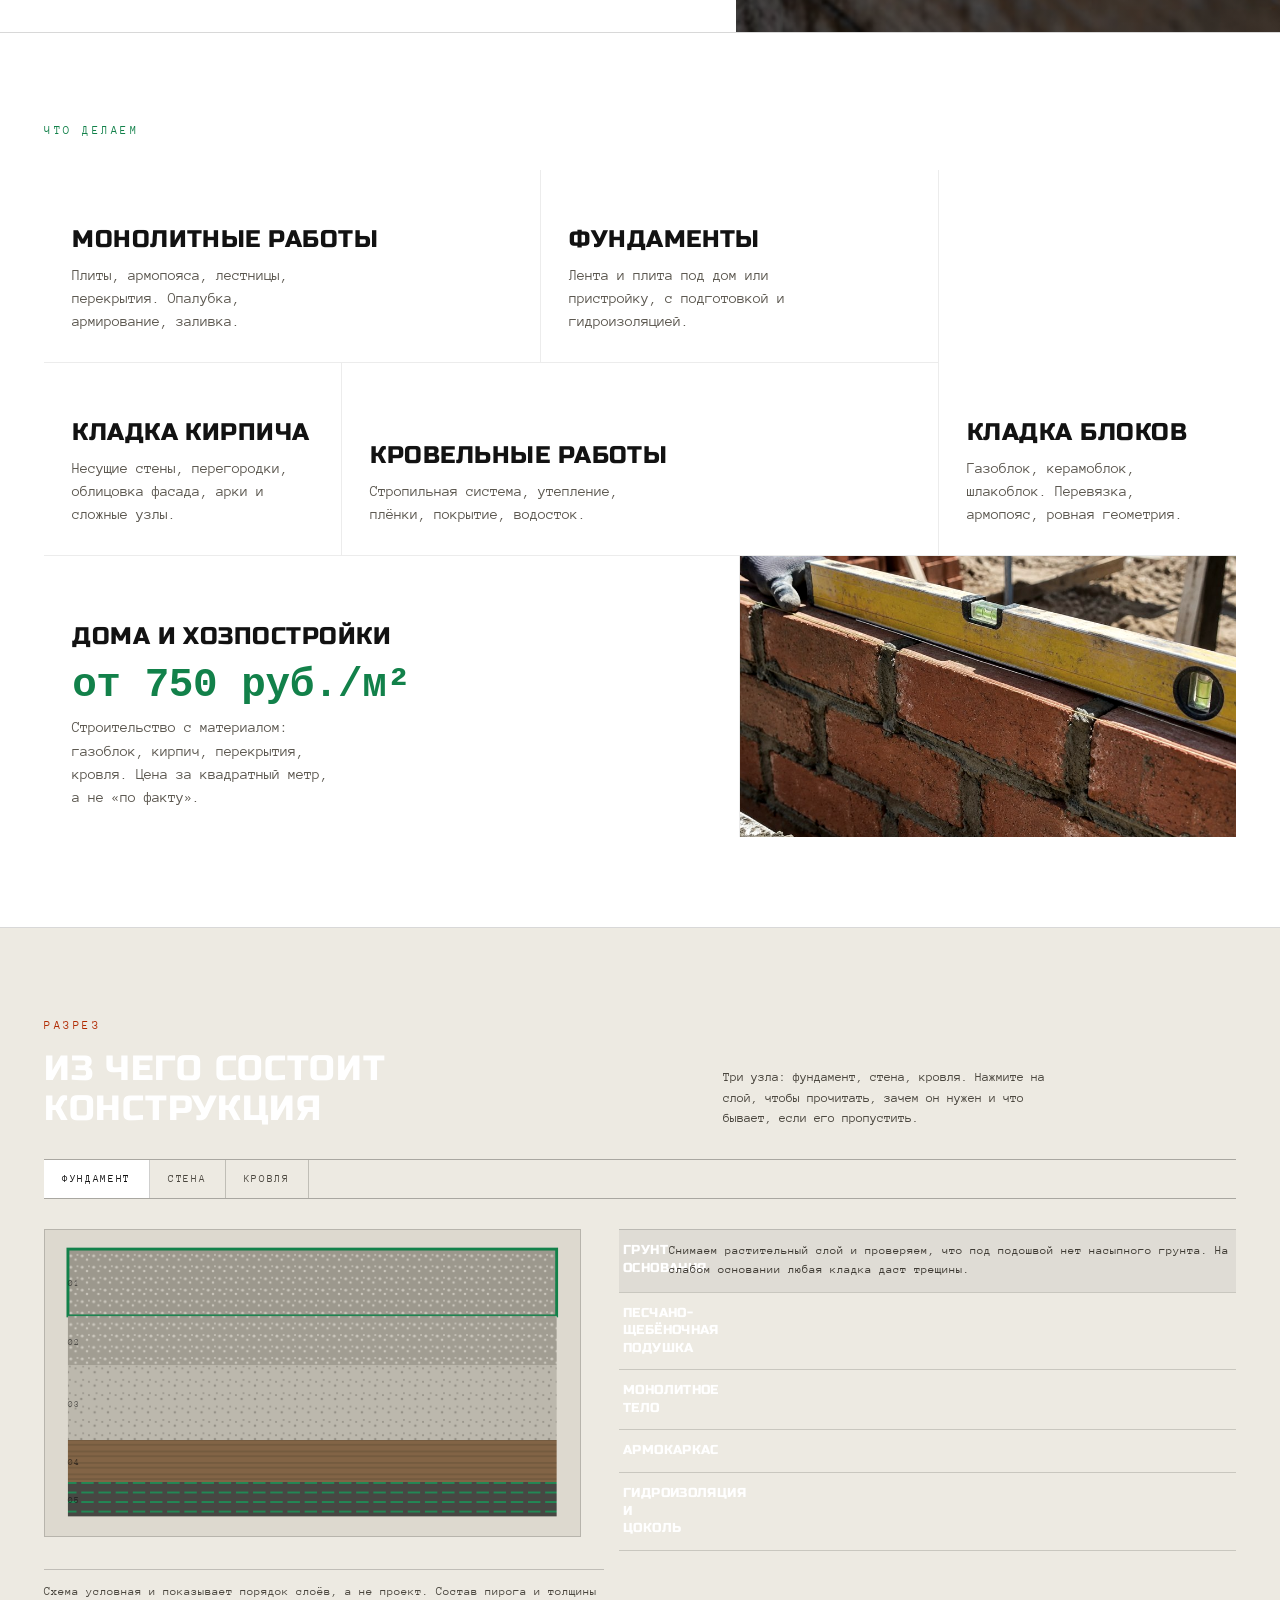
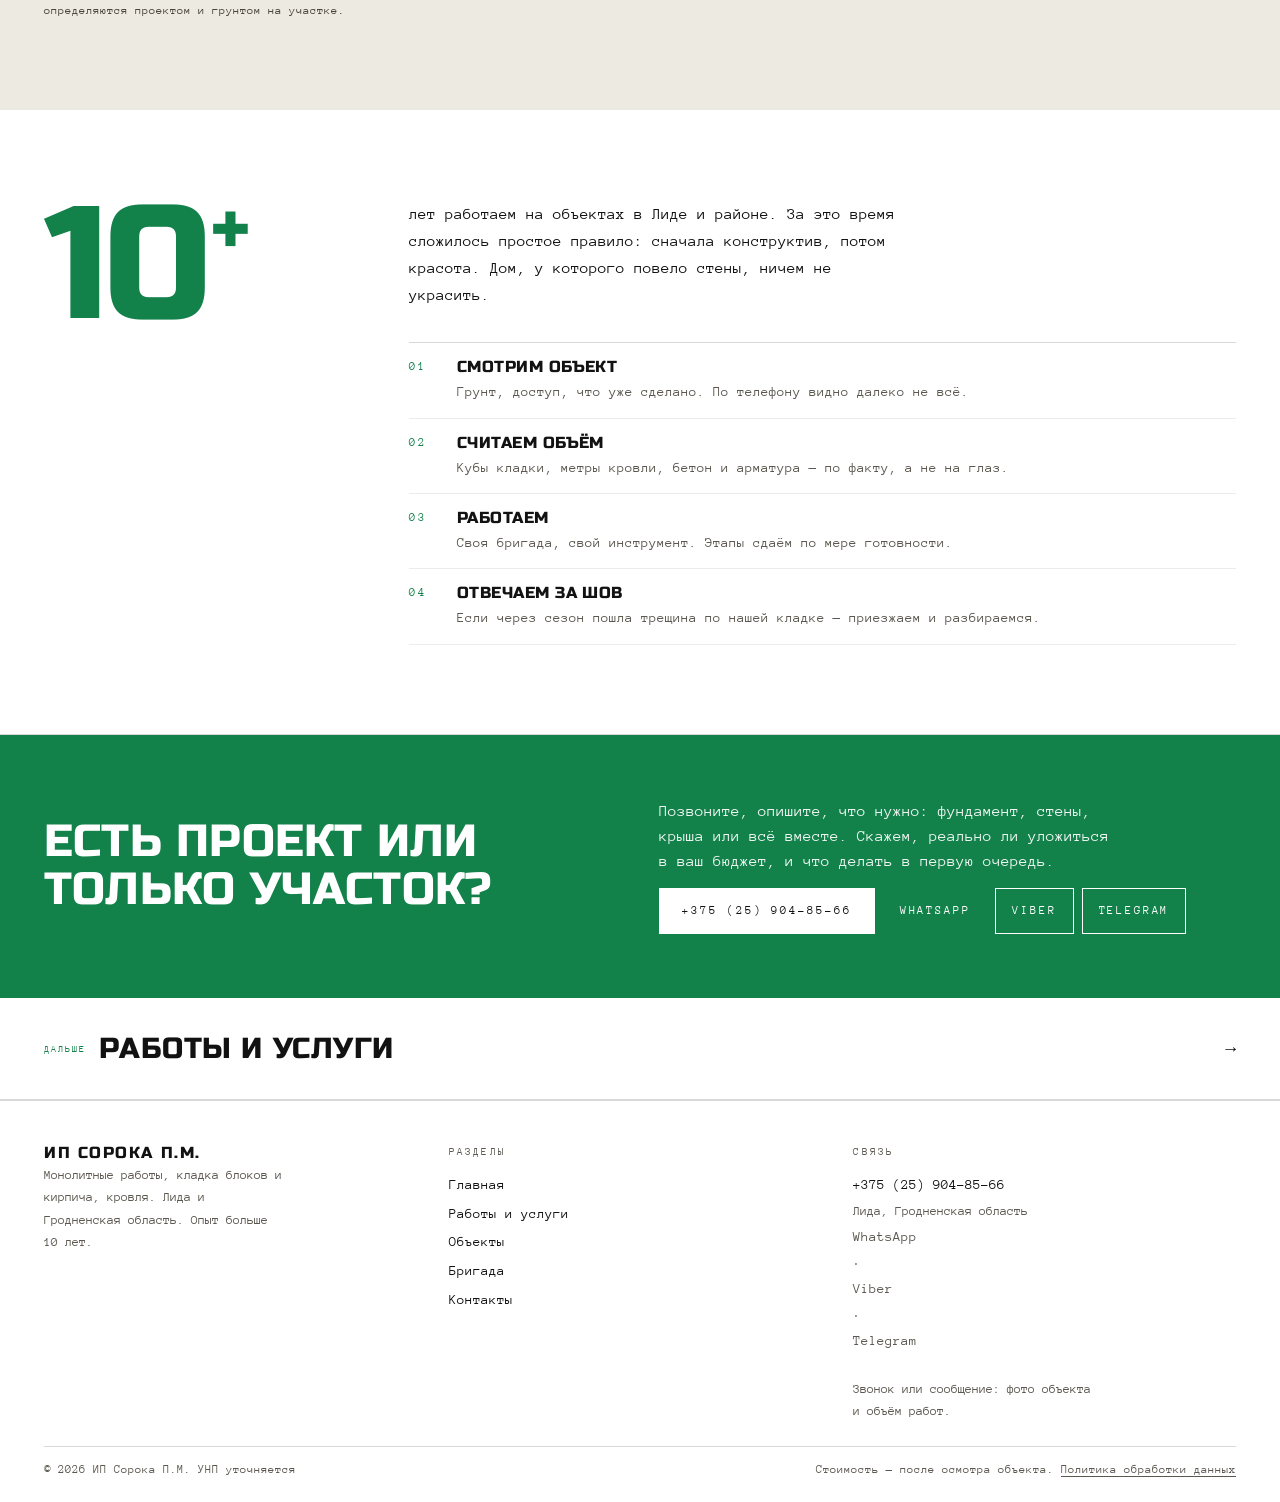
==== commit b3cbb606: "Белый фон, чёрный текст, крупнее шрифт, зелёные кнопки, WhatsApp/Viber/Telegram, цена крупнее, без н" ====
--- a/index.html
+++ b/index.html
@@ -3,15 +3,15 @@
 <head>
 <meta charset="utf-8">
 <meta name="viewport" content="width=device-width, initial-scale=1">
-<title>Монолит, кладка, кровля, дома с материалом от 750 руб./м² — ИП Сорока, Лида</title>
+<title>Монолит, кладка, кровля, дома с материалом от 750 руб./м² — ИП Сорока П.М., Лида</title>
 <meta name="description" content="Монолитные работы, фундаменты, кладка блоков и кирпича, кровля, строительство домов и хозпостроек с материалом от 750 руб./м². Лида и Гродненская область, опыт больше 10 лет.">
 <link rel="canonical" href="https://romjjjke.github.io/soroka/index.html">
 <meta property="og:type" content="website">
-<meta property="og:title" content="Монолит, кладка, кровля, дома с материалом от 750 руб./м² — ИП Сорока, Лида">
+<meta property="og:title" content="Монолит, кладка, кровля, дома с материалом от 750 руб./м² — ИП Сорока П.М., Лида">
 <meta property="og:description" content="Монолитные работы, фундаменты, кладка блоков и кирпича, кровля, строительство домов и хозпостроек с материалом от 750 руб./м². Лида и Гродненская область, опыт больше 10 лет.">
 <meta property="og:locale" content="ru_BY">
 <meta property="og:url" content="https://romjjjke.github.io/soroka/index.html">
-<meta name="theme-color" content="#0D0D0C">
+<meta name="theme-color" content="#FFFFFF">
 <link rel="icon" href="favicon.svg" type="image/svg+xml">
 <link rel="preconnect" href="https://fonts.googleapis.com">
 <link rel="preconnect" href="https://fonts.gstatic.com" crossorigin>
@@ -19,53 +19,53 @@
 <style>[hidden]{display:none!important}
 *{box-sizing:border-box}
 html{-webkit-text-size-adjust:100%;scroll-behavior:smooth}
-body{margin:0;background:#0D0D0C;color:#EFEDE6;font:400 16px/1.62 "Anonymous Pro",ui-monospace,monospace;-webkit-font-smoothing:antialiased}
+body{margin:0;background:#FFFFFF;color:#121212;font:400 18px/1.62 "Anonymous Pro",ui-monospace,monospace;-webkit-font-smoothing:antialiased}
 img{display:block;max-width:100%;height:auto}
 a{color:inherit;text-decoration:none}
 h1,h2,h3,p,ul,ol,figure,dl,dd{margin:0}
 ul,ol{padding:0;list-style:none}
 button{font:inherit}
-.head{position:sticky;top:0;z-index:60;background:#0D0D0C;border-bottom:1px solid rgba(239,237,230,.16)}
+.head{position:sticky;top:0;z-index:60;background:#FFFFFF;border-bottom:1px solid rgba(18,18,18,.16)}
 .head__row{display:flex;align-items:center;gap:16px;padding:12px clamp(14px,3.6vw,44px)}
-.brand{font:400 15px/1 "Russo One",sans-serif;letter-spacing:.14em;text-transform:uppercase}
-.brand small{display:block;font:400 9.5px/1.7 "Anonymous Pro",monospace;letter-spacing:.2em;color:#A8A49A;margin-top:5px}
-.nav{display:flex;gap:16px;margin-left:auto;font:400 10.5px/1 "Anonymous Pro",monospace;letter-spacing:.14em;text-transform:uppercase}
-.head__tel{margin-left:16px;font:400 12.5px/1 "Anonymous Pro",monospace;border-bottom:1px solid #FF3B00;padding-bottom:4px}
-.burger{display:none;width:44px;height:38px;margin-left:auto;border:1px solid #EFEDE6;background:transparent;cursor:pointer;padding:9px}
-.burger span{display:block;height:1.5px;background:#EFEDE6;margin:4px 0}
-.hero{display:grid;grid-template-columns:minmax(0,1.15fr) minmax(0,.85fr);border-bottom:1px solid rgba(239,237,230,.16);min-height:min(88vh,860px)}
+.brand{font:400 17px/1 "Russo One",sans-serif;letter-spacing:.14em;text-transform:uppercase}
+.brand small{display:block;font:400 11px/1.7 "Anonymous Pro",monospace;letter-spacing:.2em;color:#5C5850;margin-top:5px}
+.nav{display:flex;gap:18px;margin-left:auto;font:400 11.5px/1 "Anonymous Pro",monospace;letter-spacing:.14em;text-transform:uppercase}
+.head__tel{margin-left:16px;font:400 14px/1 "Anonymous Pro",monospace;border-bottom:1px solid #12814A;padding-bottom:4px}
+.burger{display:none;width:44px;height:38px;margin-left:auto;border:1px solid #121212;background:transparent;cursor:pointer;padding:9px}
+.burger span{display:block;height:1.5px;background:#121212;margin:4px 0}
+.hero{display:grid;grid-template-columns:minmax(0,1.15fr) minmax(0,.85fr);border-bottom:1px solid rgba(18,18,18,.16);min-height:min(88vh,860px)}
 .hero__body{padding:clamp(22px,4vw,60px) clamp(14px,3.6vw,44px);display:flex;flex-direction:column;justify-content:space-between;gap:26px}
-.hero__media{position:relative;overflow:hidden;background:#191918}
+.hero__media{position:relative;overflow:hidden;background:#E8E5DC}
 .hero__media img{width:100%;height:100%;object-fit:cover;filter:contrast(1.05)}
-.kicker{font:400 10px/1.4 "Anonymous Pro",monospace;letter-spacing:.22em;text-transform:uppercase;color:#FF3B00}
-.btn{display:inline-flex;align-items:center;justify-content:center;gap:8px;padding:14px 20px;border:1px solid #EFEDE6;background:transparent;color:#EFEDE6;font:400 10.5px/1 "Anonymous Pro",monospace;letter-spacing:.16em;text-transform:uppercase;cursor:pointer;transition:.2s}
-.btn--solid{background:#FF3B00;border-color:#FF3B00;color:#0D0D0C}
+.kicker{font:400 11.5px/1.4 "Anonymous Pro",monospace;letter-spacing:.22em;text-transform:uppercase;color:#12814A}
+.btn{display:inline-flex;align-items:center;justify-content:center;gap:8px;padding:16px 22px;border:1px solid #121212;background:transparent;color:#121212;font:400 12px/1 "Anonymous Pro",monospace;letter-spacing:.16em;text-transform:uppercase;cursor:pointer;transition:.2s}
+.btn--solid{background:#12814A;border-color:#12814A;color:#FFFFFF}
 .wrap{padding-inline:clamp(14px,3.6vw,44px);max-width:1560px;margin:0 auto}
-.drawer{position:fixed;inset:0;z-index:90;background:#0D0D0C;color:#EFEDE6;overflow-y:auto;overscroll-behavior:contain}
+.drawer{position:fixed;inset:0;z-index:90;background:#FFFFFF;color:#121212;overflow-y:auto;overscroll-behavior:contain}
 .drawer__inner{padding:clamp(54px,9vw,80px) clamp(16px,5vw,54px) clamp(24px,5vw,44px);display:flex;flex-direction:column;gap:22px;min-height:100%}
-.drawer__close{position:fixed;top:12px;right:12px;width:46px;height:46px;border:1px solid rgba(239,237,230,.45);background:transparent;color:#EFEDE6;font-size:24px;line-height:1;cursor:pointer}
+.drawer__close{position:fixed;top:12px;right:12px;width:46px;height:46px;border:1px solid rgba(18,18,18,.4);background:transparent;color:#121212;font-size:24px;line-height:1;cursor:pointer}
 .drawer__nav{display:flex;flex-direction:column}
-.drawer__nav a{font:400 clamp(1.3rem,.9rem + 2.2vw,2rem)/1.16 "Russo One",sans-serif;letter-spacing:.04em;text-transform:uppercase;padding:13px 0;border-bottom:1px solid rgba(239,237,230,.16)}
-.drawer__meta{font:400 12px/1.8 "Anonymous Pro",monospace;color:rgba(239,237,230,.78);display:flex;flex-direction:column;gap:6px}
+.drawer__nav a{font:400 clamp(1.3rem,.9rem + 2.2vw,2rem)/1.16 "Russo One",sans-serif;letter-spacing:.04em;text-transform:uppercase;padding:13px 0;border-bottom:1px solid rgba(18,18,18,.16)}
+.drawer__meta{font:400 14px/1.8 "Anonymous Pro",monospace;color:rgba(18,18,18,.8);display:flex;flex-direction:column;gap:6px}
 body.is-locked{overflow:hidden}
-.foot{border-top:1px solid rgba(239,237,230,.16);padding:clamp(22px,4vw,42px) clamp(14px,3.6vw,44px) 22px}
+.foot{border-top:1px solid rgba(18,18,18,.16);padding:clamp(22px,4vw,42px) clamp(14px,3.6vw,44px) 22px}
 .foot__grid{display:grid;grid-template-columns:repeat(3,minmax(0,1fr));gap:22px;max-width:1560px;margin:0 auto}
-.foot__name{font:400 13px/1.35 "Russo One",sans-serif;letter-spacing:.1em;text-transform:uppercase}
-.foot__small{font-size:11.5px;line-height:1.7;color:#A8A49A;max-width:34ch}
-.foot__h{font:400 9.5px/1.7 "Anonymous Pro",monospace;letter-spacing:.2em;text-transform:uppercase;color:#A8A49A;margin-bottom:9px}
-.foot__col a{display:block;font-size:12.5px;padding:3px 0}
-.foot__bottom{display:flex;flex-wrap:wrap;gap:12px;justify-content:space-between;margin-top:24px;padding-top:13px;border-top:1px solid rgba(239,237,230,.16);font-size:10.5px;line-height:1.7;color:#A8A49A;max-width:1560px;margin-inline:auto}
+.foot__name{font:400 15.5px/1.35 "Russo One",sans-serif;letter-spacing:.1em;text-transform:uppercase}
+.foot__small{font-size:13px;line-height:1.7;color:#5C5850;max-width:34ch}
+.foot__h{font:400 11px/1.7 "Anonymous Pro",monospace;letter-spacing:.2em;text-transform:uppercase;color:#5C5850;margin-bottom:9px}
+.foot__col a{display:block;font-size:14px;padding:3px 0}
+.foot__bottom{display:flex;flex-wrap:wrap;gap:12px;justify-content:space-between;margin-top:24px;padding-top:13px;border-top:1px solid rgba(18,18,18,.16);font-size:12px;line-height:1.7;color:#5C5850;max-width:1560px;margin-inline:auto}
 @media (max-width:1180px){.nav{display:none}.burger{display:block}}
 @media (max-width:1024px){.hero{grid-template-columns:1fr;min-height:0}.hero__media{min-height:clamp(240px,46vh,420px)}.foot__grid{grid-template-columns:1fr 1fr}}
 @media (max-width:640px){.head__tel{display:none}.foot__grid{grid-template-columns:1fr}}
 </style>
-<link rel="stylesheet" href="assets/css/style.v2.css">
-<script type="application/ld+json">{"@context": "https://schema.org", "@type": "LocalBusiness", "name": "ИП Сорока", "description": "Монолитные работы, кладка блоков и кирпича, кровельные работы, строительство домов и хозпостроек с материалом от 750 руб./м². Лида, Гродненская область.", "telephone": "+375259048566", "address": {"@type": "PostalAddress", "addressLocality": "Лида", "addressRegion": "Гродненская область", "addressCountry": "BY"}, "areaServed": {"@type": "AdministrativeArea", "name": "Гродненская область"}, "url": "https://romjjjke.github.io/soroka/"}</script>
+<link rel="stylesheet" href="assets/css/style.v4.css">
+<script type="application/ld+json">{"@context": "https://schema.org", "@type": "LocalBusiness", "name": "ИП Сорока П.М.", "description": "Монолитные работы, кладка блоков и кирпича, кровельные работы, строительство домов и хозпостроек с материалом от 750 руб./м². Лида, Гродненская область.", "telephone": "+375259048566", "address": {"@type": "PostalAddress", "addressLocality": "Лида", "addressRegion": "Гродненская область", "addressCountry": "BY"}, "areaServed": {"@type": "AdministrativeArea", "name": "Гродненская область"}, "url": "https://romjjjke.github.io/soroka/"}</script>
 </head>
 <body>
 <header class="head">
   <div class="head__row">
-    <a class="brand" href="index.html">Сорока<small>Монолит · кладка · кровля · Лида</small></a>
+    <a class="brand" href="index.html">ИП Сорока П.М.<small>Монолит · кладка · кровля · Лида</small></a>
     <nav class="nav" aria-label="Разделы"><a href="index.html" aria-current="page">Главная</a><a href="uslugi.html">Работы и услуги</a><a href="raboty.html">Объекты</a><a href="proizvodstvo.html">Бригада</a><a href="kontakty.html">Контакты</a></nav>
     <a class="head__tel" href="tel:+375259048566">+375 (25) 904-85-66</a>
     <button class="burger" id="burger" type="button" aria-expanded="false" aria-controls="drawer" aria-label="Меню"><span></span><span></span><span></span></button>
@@ -85,6 +85,11 @@
       <div class="hero__actions">
         <a class="btn btn--solid" href="kontakty.html">Вызвать на объект</a>
         <a class="btn" href="tel:+375259048566">+375 (25) 904-85-66</a>
+        <div class="msg">
+          <a class="btn btn--wa" href="https://wa.me/375259048566" target="_blank" rel="noopener">WhatsApp</a>
+          <a class="btn" href="viber://chat?number=%2B375259048566">Viber</a>
+          <a class="btn" href="https://t.me/+375259048566" target="_blank" rel="noopener">Telegram</a>
+        </div>
       </div>
     </div>
   </div>
@@ -95,35 +100,29 @@
 
 <section class="mosaic">
   <div class="wrap">
-    <p class="kicker">01 · Что делаем</p>
+    <p class="kicker">Что делаем</p>
     <div class="mosaic__grid">
       <a class="tile tile--a" href="uslugi.html#monolit">
-        <span class="tile__n">01</span>
         <span class="tile__t">Монолитные работы</span>
         <span class="tile__d">Плиты, армопояса, лестницы, перекрытия. Опалубка, армирование, заливка.</span>
       </a>
       <a class="tile tile--b" href="uslugi.html#found">
-        <span class="tile__n">02</span>
         <span class="tile__t">Фундаменты</span>
         <span class="tile__d">Лента и плита под дом или пристройку, с подготовкой и гидроизоляцией.</span>
       </a>
       <a class="tile tile--c" href="uslugi.html#block">
-        <span class="tile__n">03</span>
         <span class="tile__t">Кладка блоков</span>
         <span class="tile__d">Газоблок, керамоблок, шлакоблок. Перевязка, армопояс, ровная геометрия.</span>
       </a>
       <a class="tile tile--d" href="uslugi.html#brick">
-        <span class="tile__n">04</span>
         <span class="tile__t">Кладка кирпича</span>
         <span class="tile__d">Несущие стены, перегородки, облицовка фасада, арки и сложные узлы.</span>
       </a>
       <a class="tile tile--e" href="uslugi.html#roof">
-        <span class="tile__n">05</span>
         <span class="tile__t">Кровельные работы</span>
         <span class="tile__d">Стропильная система, утепление, плёнки, покрытие, водосток.</span>
       </a>
       <a class="tile tile--f" href="uslugi.html#doma">
-        <span class="tile__n">06</span>
         <span class="tile__t">Дома и хозпостройки</span>
         <span class="tile__price">от 750 руб./м²</span>
         <span class="tile__d">Строительство с материалом: газоблок, кирпич, перекрытия, кровля. Цена за квадратный метр, а не «по факту».</span>
@@ -139,7 +138,7 @@
   <div class="wrap">
     <header class="cut__head">
       <div>
-        <p class="kicker">02 · Разрез</p>
+        <p class="kicker">Разрез</p>
         <h2 class="h2">Из чего состоит конструкция</h2>
       </div>
       <p class="cut__hint">Три узла: фундамент, стена, кровля. Нажмите на слой, чтобы прочитать, зачем он нужен и что бывает, если его пропустить.</p>
@@ -163,7 +162,7 @@
     <path d="M0 0h34M0 17h34M17 0v17" stroke="#9E9A90" stroke-width="1.4"/>
   </pattern>
   <pattern id="p-insul" width="16" height="16" patternUnits="userSpaceOnUse">
-    <rect width="16" height="16" fill="#EFEDE6"/>
+    <rect width="16" height="16" fill="#121212"/>
     <path d="M0 12 L5 4 L10 12 L15 4" stroke="#B0ACA2" stroke-width="1.2" fill="none"/>
   </pattern>
   <pattern id="p-gravel" width="12" height="12" patternUnits="userSpaceOnUse">
@@ -172,7 +171,7 @@
   </pattern>
   <pattern id="p-memb" width="18" height="10" patternUnits="userSpaceOnUse">
     <rect width="18" height="10" fill="#3A3A37"/>
-    <path d="M2 5h13" stroke="#FF3B00" stroke-width="2"/>
+    <path d="M2 5h13" stroke="#12814A" stroke-width="2"/>
   </pattern>
   <pattern id="p-timber" width="20" height="12" patternUnits="userSpaceOnUse">
     <rect width="20" height="12" fill="#7A5A3A"/>
@@ -192,7 +191,7 @@
     <path d="M0 0h34M0 17h34M17 0v17" stroke="#9E9A90" stroke-width="1.4"/>
   </pattern>
   <pattern id="p-insul" width="16" height="16" patternUnits="userSpaceOnUse">
-    <rect width="16" height="16" fill="#EFEDE6"/>
+    <rect width="16" height="16" fill="#121212"/>
     <path d="M0 12 L5 4 L10 12 L15 4" stroke="#B0ACA2" stroke-width="1.2" fill="none"/>
   </pattern>
   <pattern id="p-gravel" width="12" height="12" patternUnits="userSpaceOnUse">
@@ -201,7 +200,7 @@
   </pattern>
   <pattern id="p-memb" width="18" height="10" patternUnits="userSpaceOnUse">
     <rect width="18" height="10" fill="#3A3A37"/>
-    <path d="M2 5h13" stroke="#FF3B00" stroke-width="2"/>
+    <path d="M2 5h13" stroke="#12814A" stroke-width="2"/>
   </pattern>
   <pattern id="p-timber" width="20" height="12" patternUnits="userSpaceOnUse">
     <rect width="20" height="12" fill="#7A5A3A"/>
@@ -221,7 +220,7 @@
     <path d="M0 0h34M0 17h34M17 0v17" stroke="#9E9A90" stroke-width="1.4"/>
   </pattern>
   <pattern id="p-insul" width="16" height="16" patternUnits="userSpaceOnUse">
-    <rect width="16" height="16" fill="#EFEDE6"/>
+    <rect width="16" height="16" fill="#121212"/>
     <path d="M0 12 L5 4 L10 12 L15 4" stroke="#B0ACA2" stroke-width="1.2" fill="none"/>
   </pattern>
   <pattern id="p-gravel" width="12" height="12" patternUnits="userSpaceOnUse">
@@ -230,7 +229,7 @@
   </pattern>
   <pattern id="p-memb" width="18" height="10" patternUnits="userSpaceOnUse">
     <rect width="18" height="10" fill="#3A3A37"/>
-    <path d="M2 5h13" stroke="#FF3B00" stroke-width="2"/>
+    <path d="M2 5h13" stroke="#12814A" stroke-width="2"/>
   </pattern>
   <pattern id="p-timber" width="20" height="12" patternUnits="userSpaceOnUse">
     <rect width="20" height="12" fill="#7A5A3A"/>
@@ -268,7 +267,11 @@
       <p class="cta__text">Позвоните, опишите, что нужно: фундамент, стены, крыша или всё вместе. Скажем, реально ли уложиться в ваш бюджет, и что делать в первую очередь.</p>
       <div class="cta__actions">
         <a class="btn btn--solid" href="tel:+375259048566">+375 (25) 904-85-66</a>
-        <a class="btn" href="https://wa.me/375259048566" target="_blank" rel="noopener">WhatsApp</a>
+        <div class="msg">
+          <a class="btn btn--wa" href="https://wa.me/375259048566" target="_blank" rel="noopener">WhatsApp</a>
+          <a class="btn" href="viber://chat?number=%2B375259048566">Viber</a>
+          <a class="btn" href="https://t.me/+375259048566" target="_blank" rel="noopener">Telegram</a>
+        </div>
       </div>
     </div>
   </div>
@@ -284,7 +287,7 @@
 <footer class="foot">
   <div class="foot__grid">
     <div class="foot__col">
-      <p class="foot__name">ИП Сорока</p>
+      <p class="foot__name">ИП Сорока П.М.</p>
       <p class="foot__small">Монолитные работы, кладка блоков и кирпича, кровля. Лида и Гродненская область. Опыт больше 10 лет.</p>
     </div>
     <div class="foot__col">
@@ -295,11 +298,11 @@
       <p class="foot__h">Связь</p>
       <a href="tel:+375259048566">+375 (25) 904-85-66</a>
       <p class="foot__small">Лида, Гродненская область</p>
-      <p class="foot__small">Звонок или WhatsApp: фото объекта и объём работ.</p>
+      <p class="foot__small"><a href="__WA__" target="_blank" rel="noopener">WhatsApp</a> · <a href="viber://chat?number=%2B375259048566">Viber</a> · <a href="https://t.me/+375259048566" target="_blank" rel="noopener">Telegram</a><br>Звонок или сообщение: фото объекта и объём работ.</p>
     </div>
   </div>
   <div class="foot__bottom">
-    <p>© <span id="year">2026</span> ИП Сорока. УНП уточняется</p>
+    <p>© <span id="year">2026</span> ИП Сорока П.М. УНП уточняется</p>
     <p>Стоимость — после осмотра объекта. <a href="politika.html">Политика обработки данных</a></p>
   </div>
 </footer>
@@ -314,6 +317,12 @@
     </div>
   </div>
 </div>
-<script src="assets/js/main.v2.js" defer></script>
+<nav class="mobbar" aria-label="Быстрая связь">
+  <a class="mobbar__b mobbar__b--call" href="tel:+375259048566">Позвонить</a>
+  <a class="mobbar__b mobbar__b--wa" href="https://wa.me/375259048566" target="_blank" rel="noopener">WhatsApp</a>
+  <a class="mobbar__b" href="viber://chat?number=%2B375259048566">Viber</a>
+  <a class="mobbar__b" href="https://t.me/+375259048566" target="_blank" rel="noopener">Telegram</a>
+</nav>
+<script src="assets/js/main.v4.js" defer></script>
 </body>
 </html>
--- a/assets/css/style.v4.css
+++ b/assets/css/style.v4.css
@@ -0,0 +1,280 @@
+/* ИП Сорока · Лида. Монолит, кладка, кровля. Чёрный холст, обводка, кладка со смещением. */
+
+:root{
+  --black:#FFFFFF;
+  --black-2:#F6F4EF;
+  --chalk:#121212;
+  --mute:#5C5850;
+  --cement:#EDEAE2;
+  --acc:#12814A;
+  --acc-dark:#0E6B3D;
+  --acc-soft:#E7F1EA;
+  --line:rgba(18,18,18,.16);
+  --line-soft:rgba(18,18,18,.08);
+  --d:"Russo One",sans-serif;
+  --m:"Anonymous Pro",ui-monospace,monospace;
+  --pad:clamp(14px,3.6vw,44px);
+  --sect:clamp(46px,7vw,116px);
+}
+
+html{scroll-behavior:smooth}
+body{font-family:var(--m)}
+::selection{background:var(--acc);color:var(--black)}
+a{transition:color .2s,border-color .2s,background .2s}
+
+.wrap{max-width:1560px;margin:0 auto;padding:0 var(--pad)}
+.kicker{font:400 11.5px/1.5 var(--m);letter-spacing:.22em;text-transform:uppercase;color:var(--acc);margin-bottom:14px}
+.h1{font:400 clamp(2rem,1.05rem + 3.4vw,4rem)/1.06 var(--d);letter-spacing:.01em;text-transform:uppercase;max-width:26ch}
+.h2{font:400 clamp(1.35rem,.98rem + 1.6vw,2.2rem)/1.14 var(--d);letter-spacing:.02em;text-transform:uppercase;max-width:24ch}
+.out{
+  color:transparent;
+  -webkit-text-stroke:1.5px var(--chalk);
+}
+@supports not ((-webkit-text-stroke:1px #000) or (text-stroke:1px #000)){.out{color:var(--mute);-webkit-text-stroke:0}}
+
+/* ---------- герой ---------- */
+.ticker{font-size:11.5px;letter-spacing:.22em;text-transform:uppercase;color:var(--mute);border-top:1px solid var(--line);padding-top:10px}
+.hero__h1{font:400 clamp(3rem,1.4rem + 9vw,9.2rem)/.92 var(--d);letter-spacing:-.01em;text-transform:uppercase;display:flex;flex-direction:column;margin:clamp(10px,3vh,34px) 0}
+.hero__h1 span{display:block}
+.hero__h1 span:nth-child(2){padding-left:.09em}
+.hero__h1 span:nth-child(3){padding-left:.03em}
+.hero__bottom{display:grid;grid-template-columns:minmax(0,1fr) auto;gap:clamp(14px,2.5vw,40px);align-items:end;border-top:1px solid var(--line);padding-top:clamp(14px,2vw,22px)}
+.hero__lead{font-size:16.5px;line-height:1.65;color:var(--chalk);max-width:46ch}
+.hero__actions{display:flex;flex-wrap:wrap;gap:8px}
+.hero__media::after{content:'';position:absolute;inset:0;background:linear-gradient(180deg,rgba(13,13,12,.34),rgba(13,13,12,.02) 40%,rgba(13,13,12,.5));pointer-events:none}
+
+/* ---------- мозаика услуг (кладка со смещением) ---------- */
+.mosaic{padding:var(--sect) 0;border-bottom:1px solid var(--line)}
+.mosaic__grid{display:grid;grid-template-columns:repeat(12,minmax(0,1fr));gap:1px;background:var(--line-soft);margin-top:clamp(16px,2.5vw,30px)}
+.tile{
+  background:var(--black);padding:clamp(16px,2.2vw,30px);display:flex;flex-direction:column;gap:10px;
+  position:relative;transition:background .25s,color .25s;min-height:clamp(150px,15vw,220px);
+}
+.tile:hover{background:var(--acc-soft);color:var(--chalk)}
+.tile:hover .tile__d{color:var(--chalk)}
+.tile__n{font:400 10px/1 var(--m);letter-spacing:.18em;color:var(--acc)}
+.tile__t{font:400 clamp(1.15rem,.95rem + .65vw,1.55rem)/1.2 var(--d);letter-spacing:.02em;text-transform:uppercase;margin-top:auto}
+.tile__d{font-size:14.5px;line-height:1.6;color:var(--mute);max-width:32ch}
+.tile__price{font:700 clamp(1.75rem,1.2rem + 1.7vw,2.7rem)/1 var(--m);color:var(--acc);letter-spacing:-.01em;margin-top:4px}
+.tile:hover .tile__price{color:var(--acc-dark)}
+.tile--a{grid-column:1 / 6;grid-row:1}
+.tile--b{grid-column:6 / 10;grid-row:1}
+.tile--c{grid-column:10 / 13;grid-row:1 / 3}
+.tile--d{grid-column:1 / 4;grid-row:2}
+.tile--e{grid-column:4 / 10;grid-row:2}
+.tile--f{grid-column:1 / 8;grid-row:3}
+.tile--img{grid-column:8 / 13;grid-row:3;padding:0;min-height:0;background:transparent}
+.tile--img img{width:100%;height:clamp(150px,22vw,300px);object-fit:cover;filter:grayscale(.25) contrast(1.05)}
+.tile--img:hover{background:transparent}
+
+/* ---------- разрез ---------- */
+.cut{padding:var(--sect) 0;background:var(--cement);color:var(--black);border-bottom:1px solid var(--black)}
+.cut .kicker{color:#B02A00}
+.cut__head{display:grid;grid-template-columns:minmax(0,1fr) minmax(0,.8fr);gap:clamp(14px,3vw,46px);align-items:end}
+.cut__hint{font-size:12.5px;line-height:1.65;color:#4A463E;max-width:46ch}
+.cut__tabs{display:flex;flex-wrap:wrap;gap:0;margin:clamp(18px,3vw,30px) 0 0;border-top:1px solid rgba(13,13,12,.3);border-bottom:1px solid rgba(13,13,12,.3)}
+.tab{
+  font:400 10.5px/1 var(--m);letter-spacing:.16em;text-transform:uppercase;padding:14px 18px;
+  background:transparent;border:0;border-right:1px solid rgba(13,13,12,.2);color:#4A463E;cursor:pointer;transition:.2s;
+}
+.tab:hover{color:var(--black)}
+.tab.is-on{background:var(--black);color:var(--chalk)}
+.cut__body{display:grid;grid-template-columns:minmax(0,1fr) minmax(0,1.15fr);gap:clamp(16px,3vw,44px);margin-top:clamp(16px,2.5vw,30px);align-items:start}
+.section-svg{width:100%;height:auto;display:block;background:#DDD9CF;border:1px solid rgba(13,13,12,.18)}
+.seg{cursor:pointer;transition:filter .2s,opacity .2s;opacity:.92}
+.seg:hover{opacity:1;filter:brightness(1.06)}
+.seg.is-active{stroke:var(--acc);stroke-width:3;opacity:1}
+.seg-num{font:400 9px var(--m);fill:rgba(13,13,12,.55);letter-spacing:.1em;pointer-events:none}
+.layers{border-top:1px solid rgba(13,13,12,.22)}
+.layers li{border-bottom:1px solid rgba(13,13,12,.16)}
+.layer{
+  display:grid;grid-template-columns:34px minmax(0,1fr);gap:2px 12px;width:100%;text-align:left;
+  background:transparent;border:0;padding:12px 4px;cursor:pointer;color:inherit;transition:background .2s;
+}
+.layer:hover{background:rgba(13,13,12,.05)}
+.layer__n{font:400 10px/1.9 var(--m);letter-spacing:.12em;color:#B02A00;grid-row:span 2}
+.layer__t{font:400 13px/1.35 var(--d);letter-spacing:.03em;text-transform:uppercase}
+.layer__d{font-size:12px;line-height:1.55;color:#3E3A33;max-height:0;overflow:hidden;transition:max-height .3s}
+.layer.is-active{background:rgba(13,13,12,.06)}
+.layer.is-active .layer__d{max-height:140px}
+.cut__note{font-size:11.5px;line-height:1.7;color:#4A463E;margin-top:18px;max-width:80ch;border-top:1px solid rgba(13,13,12,.2);padding-top:12px}
+.svg-panel.is-hidden,.list-panel.is-hidden{display:none}
+
+/* ---------- заявление 10+ ---------- */
+.claim{padding:var(--sect) 0;border-bottom:1px solid var(--line)}
+.claim__in{display:grid;grid-template-columns:minmax(0,.55fr) minmax(0,1.45fr);gap:clamp(18px,4vw,60px);align-items:start}
+.claim__big{font:400 clamp(4rem,2rem + 10vw,11rem)/.82 var(--d);color:var(--acc);letter-spacing:-.03em}
+.claim__big span{font-size:.45em;vertical-align:top;margin-left:.06em}
+.claim__text{font-size:16px;line-height:1.68;max-width:56ch;color:var(--chalk)}
+.steps{margin-top:clamp(20px,3vw,34px);border-top:1px solid var(--line)}
+.steps li{display:grid;grid-template-columns:34px minmax(0,1fr);gap:3px 14px;padding:14px 0;border-bottom:1px solid var(--line-soft)}
+.steps span{font:400 11.5px/1.7 var(--m);letter-spacing:.14em;color:var(--acc);grid-row:span 2}
+.steps b{font:400 15.5px/1.35 var(--d);letter-spacing:.03em;text-transform:uppercase}
+.steps p{font-size:14px;line-height:1.6;color:var(--mute);grid-column:2}
+
+/* ---------- CTA ---------- */
+.cta{padding:clamp(34px,5vw,76px) 0;background:var(--acc);color:var(--black);border-bottom:1px solid var(--black)}
+.cta__in{display:grid;grid-template-columns:minmax(0,1fr) minmax(0,1fr);gap:clamp(18px,3vw,48px);align-items:center}
+.cta__h{font:400 clamp(1.4rem,1rem + 2.4vw,2.8rem)/1.08 var(--d);letter-spacing:.005em;text-transform:uppercase;max-width:20ch}
+.cta__text{font-size:15.5px;line-height:1.6;color:rgba(255,255,255,.92);max-width:50ch}
+.cta__actions{display:flex;flex-wrap:wrap;gap:8px;margin-top:14px}
+.cta .btn{border-color:var(--black);color:var(--black)}
+.cta .btn--solid{background:var(--black);border-color:var(--black);color:var(--chalk)}
+.cta .btn:hover{background:var(--black);color:var(--chalk)}
+
+/* ---------- заголовок страницы ---------- */
+.phead{padding:clamp(30px,5vw,86px) 0 clamp(22px,3.5vw,44px);border-bottom:1px solid var(--line)}
+.phead__lead{margin-top:18px;font-size:15.5px;line-height:1.65;color:var(--mute);max-width:58ch}
+.phead .h1 .out{-webkit-text-stroke-width:1.2px}
+
+/* ---------- услуги ---------- */
+.svc{padding:clamp(24px,4vw,54px) 0;border-bottom:1px solid var(--line)}
+.svc__grid{display:grid;grid-template-columns:minmax(0,.62fr) minmax(0,1fr) minmax(0,.9fr);gap:clamp(14px,2.6vw,40px);align-items:start}
+.svc__n{font:400 11px/1 var(--m);letter-spacing:.16em;color:var(--acc);margin-bottom:10px}
+.svc__body p{font-size:15.5px;line-height:1.68;color:var(--chalk);max-width:60ch}
+.svc__note{margin-top:12px;font-size:13.5px;line-height:1.65;color:var(--mute);border-left:2px solid var(--acc);padding-left:11px}
+.svc__note b{color:var(--chalk);font-weight:700}
+.svc__fig{margin:0}
+.svc__fig img{width:100%;height:clamp(170px,20vw,300px);object-fit:cover;filter:grayscale(.2) contrast(1.04)}
+.svc--flip .svc__grid{direction:rtl}
+.svc--flip .svc__grid>*{direction:ltr}
+
+/* ---------- галерея-кладка ---------- */
+.chips{display:flex;flex-wrap:wrap;gap:6px;margin-top:18px}
+.chip{font:400 10px/1 var(--m);letter-spacing:.14em;text-transform:uppercase;padding:11px 14px;border:1px solid var(--line);background:transparent;color:var(--mute);cursor:pointer;transition:.2s}
+.chip:hover{border-color:var(--chalk);color:var(--chalk)}
+.chip.is-on{background:var(--chalk);border-color:var(--chalk);color:var(--black)}
+.masonry{padding:clamp(20px,3vw,38px) 0;border-bottom:1px solid var(--line)}
+.masonry .wrap{column-count:3;column-gap:clamp(10px,1.6vw,20px)}
+.shot{margin:0 0 clamp(10px,1.6vw,20px);break-inside:avoid;position:relative;overflow:hidden}
+.shot img{width:100%;height:clamp(180px,18vw,260px);object-fit:cover;filter:grayscale(.3) contrast(1.05);transition:filter .4s,transform .5s}
+.shot--tall img{height:clamp(260px,30vw,430px)}
+.shot:hover img{filter:grayscale(0) contrast(1.05);transform:scale(1.02)}
+.shot figcaption{display:flex;flex-wrap:wrap;gap:3px 9px;align-items:baseline;padding:9px 0 0}
+.shot figcaption b{font:400 11.5px/1.4 var(--d);letter-spacing:.06em;text-transform:uppercase}
+.shot figcaption span{font:400 10px/1.6 var(--m);letter-spacing:.12em;text-transform:uppercase;color:var(--mute)}
+.shot.is-hidden{display:none}
+
+/* ---------- две колонки ---------- */
+.duo{padding:var(--sect) 0;border-bottom:1px solid var(--line)}
+.duo__grid{display:grid;grid-template-columns:minmax(0,1fr) minmax(0,1fr);gap:clamp(18px,4vw,58px);align-items:center}
+.duo--flip .duo__grid{direction:rtl}
+.duo--flip .duo__grid>*{direction:ltr}
+.duo__copy p{font-size:13.5px;line-height:1.68;color:var(--chalk);margin-top:13px;max-width:54ch}
+.duo__fig{margin:0}
+.duo__fig img{width:100%;height:clamp(220px,30vw,430px);object-fit:cover;filter:grayscale(.25) contrast(1.04)}
+.duo__note{font-size:11.5px !important;line-height:1.65;color:var(--mute) !important;border-top:1px solid var(--line);padding-top:12px}
+.ul{margin-top:15px;display:grid;gap:9px}
+.ul li{position:relative;padding-left:22px;font-size:12.5px;line-height:1.6;color:var(--mute);max-width:54ch}
+.ul li::before{content:'';position:absolute;left:0;top:8px;width:10px;height:2px;background:var(--acc)}
+
+/* ---------- контакты ---------- */
+.contact{padding:var(--sect) 0;border-bottom:1px solid var(--line)}
+.contact__grid{display:grid;grid-template-columns:minmax(0,.9fr) minmax(0,1.1fr);gap:clamp(18px,3.6vw,56px);align-items:start}
+.contact__tel{display:block;font:400 clamp(1.3rem,.9rem + 1.7vw,2.2rem)/1.15 var(--d);letter-spacing:.02em;padding:4px 0;border-bottom:1px solid var(--acc)}
+.contact__tel:hover{color:var(--acc)}
+.contact__note{font-size:11.5px;line-height:1.7;color:var(--mute);margin-top:12px;max-width:44ch}
+.defs{margin:22px 0 0;border-top:1px solid var(--line)}
+.defs div{display:grid;grid-template-columns:minmax(0,.4fr) minmax(0,1fr);gap:10px;padding:10px 0;border-bottom:1px solid var(--line-soft)}
+.defs dt{font-size:9.5px;letter-spacing:.18em;text-transform:uppercase;color:var(--mute)}
+.defs dd{font-size:13px;line-height:1.5}
+
+/* ---------- форма ---------- */
+.form{background:var(--black-2);padding:clamp(16px,2.6vw,30px);border:1px solid var(--line)}
+.form__title{font:400 14px/1.2 var(--d);letter-spacing:.08em;text-transform:uppercase;margin-bottom:14px}
+.form label{display:block;font:400 9.5px/1.7 var(--m);letter-spacing:.18em;text-transform:uppercase;color:var(--mute);margin:11px 0 5px}
+.form input,.form select,.form textarea{
+  width:100%;background:#0A0A09;border:1px solid var(--line);padding:11px 12px;
+  font:400 13.5px/1.4 var(--m);color:var(--chalk);transition:border-color .2s;
+}
+.form input:focus,.form select:focus,.form textarea:focus{outline:none;border-color:var(--acc)}
+.form textarea{resize:vertical;min-height:80px}
+.form__btn{margin-top:16px;width:100%}
+.form__note{font-size:10.5px;line-height:1.7;color:var(--mute);margin-top:10px}
+.form__ok{margin-top:14px;border-top:1px solid var(--line);padding-top:13px}
+.form__ok-title{font:400 12px/1.3 var(--d);letter-spacing:.1em;text-transform:uppercase;margin-bottom:9px}
+.form__ok pre{white-space:pre-wrap;font:400 11.5px/1.7 var(--m);background:#0A0A09;border:1px solid var(--line);padding:10px;margin:0 0 10px;max-height:200px;overflow:auto}
+.form__ok-actions{display:flex;flex-wrap:wrap;gap:8px}
+
+/* ---------- текстовая страница ---------- */
+.textpage{padding:var(--sect) 0;border-bottom:1px solid var(--line)}
+.textpage__in{max-width:66ch}
+.textpage__in h2{font:400 13px/1.35 var(--d);letter-spacing:.06em;text-transform:uppercase;margin:24px 0 7px;color:var(--chalk)}
+.textpage__in p{font-size:13px;line-height:1.72;color:var(--mute);margin-bottom:9px}
+.textpage__date{font-size:11px;color:var(--mute);margin-top:22px;border-top:1px solid var(--line);padding-top:12px}
+
+/* ---------- переход дальше ---------- */
+.next{border-bottom:1px solid var(--line)}
+.next__link{display:grid;grid-template-columns:auto minmax(0,1fr) auto;gap:14px;align-items:center;padding:clamp(20px,3vw,34px) var(--pad);max-width:1560px;margin:0 auto;transition:background .2s,color .2s}
+.next__link:hover{background:var(--chalk);color:var(--black)}
+.next__label{font:400 9.5px/1 var(--m);letter-spacing:.2em;text-transform:uppercase;color:var(--acc)}
+.next__link:hover .next__label{color:#B02A00}
+.next__title{font:400 clamp(1.05rem,.9rem + 1.3vw,1.8rem)/1.14 var(--d);letter-spacing:.02em;text-transform:uppercase}
+.next__arrow{font:400 18px/1 var(--m)}
+
+/* ---------- подвал ---------- */
+.foot__col a:hover{color:var(--acc)}
+.foot__bottom a{text-decoration:underline;text-underline-offset:3px}
+.drawer__nav a[aria-current='page']{color:var(--acc)}
+
+.svc__price{font:700 clamp(2.2rem,1.35rem + 2.7vw,3.7rem)/1 var(--d);color:var(--acc);margin-top:14px;letter-spacing:-.02em}
+.svc__price span{font-size:.52em;letter-spacing:.02em}
+.svc__priceNote{font:400 10px/1 var(--m);letter-spacing:.18em;text-transform:uppercase;color:var(--mute);margin-top:8px}
+
+/* ---------- адаптив ---------- */
+@media (max-width:1180px){
+  .svc__grid{grid-template-columns:minmax(0,1fr) minmax(0,1.1fr);}
+  .svc__fig{grid-column:1 / 3}
+  .svc--flip .svc__grid{direction:ltr}
+}
+@media (max-width:1024px){
+  .hero__bottom,.cut__head,.cut__body,.claim__in,.cta__in,.duo__grid,.contact__grid{grid-template-columns:1fr}
+  .mosaic__grid{grid-template-columns:1fr 1fr}
+  .tile--a,.tile--b,.tile--c,.tile--d,.tile--e,.tile--f,.tile--img{grid-column:auto;grid-row:auto}
+  .tile--img{grid-column:1 / 3}
+  .masonry .wrap{column-count:2}
+  .claim__big{font-size:clamp(4rem,14vw,7rem)}
+  .duo--flip .duo__grid{direction:ltr}
+}
+@media (max-width:720px){
+  .mosaic__grid{grid-template-columns:1fr}
+  .tile--img{grid-column:auto}
+  .masonry .wrap{column-count:1}
+  .hero__h1{line-height:.94}
+  .cta__h{max-width:100%}
+  .next__link{grid-template-columns:minmax(0,1fr) auto;gap:6px 10px}
+  .next__label{grid-column:1 / 3}
+  .svc__grid{grid-template-columns:1fr}
+  .svc__fig{grid-column:auto}
+  .tab{flex:1 1 auto;padding:12px 12px;text-align:center}
+}
+@media (prefers-reduced-motion:reduce){
+  *{animation-duration:.001s !important;transition-duration:.001s !important}
+  .shot:hover img{transform:none}
+}
+
+/* ---------- мобильная полоса связи ---------- */
+.mobbar{display:none}
+@media (max-width:720px){
+  body{padding-bottom:calc(64px + env(safe-area-inset-bottom))}
+  .mobbar{
+    display:grid;grid-template-columns:repeat(4,minmax(0,1fr));gap:6px;position:fixed;left:0;right:0;bottom:0;z-index:70;
+    background:rgba(255,255,255,.98);border-top:1px solid rgba(18,18,18,.14);
+    padding:8px 10px calc(8px + env(safe-area-inset-bottom));
+  }
+  .mobbar__b{
+    display:flex;align-items:center;justify-content:center;min-height:46px;
+    font:400 9.5px/1.1 var(--m);letter-spacing:.06em;text-transform:uppercase;text-align:center;
+    border:1px solid rgba(18,18,18,.24);color:var(--chalk);
+  }
+  .mobbar__b--call{background:var(--acc);border-color:var(--acc);color:#fff}
+}
+
+/* ---------- правки 9 ноября: нумерация убрана ---------- */
+.tile__n,.svc__n,.layer__n{display:none!important}
+/* мессенджеры: WhatsApp, Viber, Telegram */
+.msg{display:flex;flex-wrap:wrap;gap:8px}
+.msg .btn{padding:13px 16px;font-size:11.5px}
+.msg .btn--wa{background:var(--acc);border-color:var(--acc);color:#fff}
+.msg .btn--wa:hover{background:var(--acc-dark);border-color:var(--acc-dark);color:#fff}
+.mobbar__b--wa{border-color:var(--acc);color:var(--acc)}
